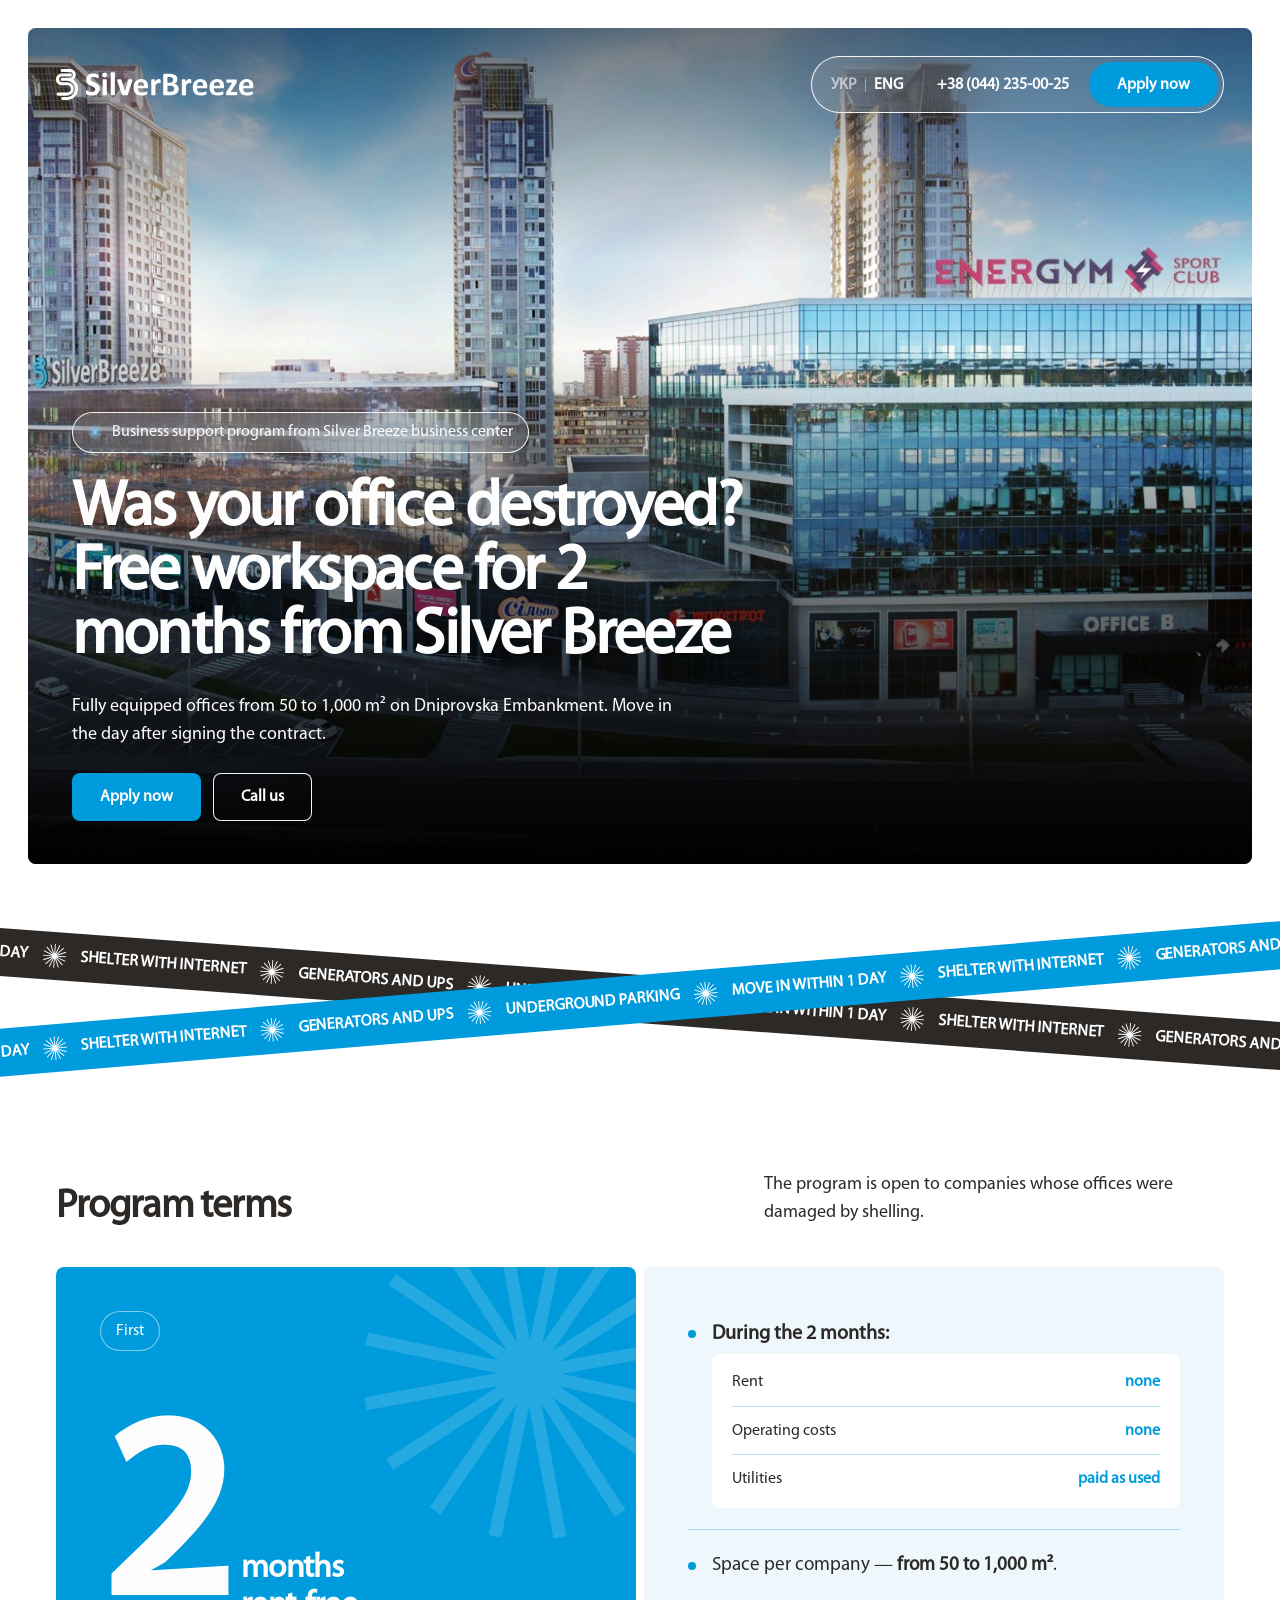
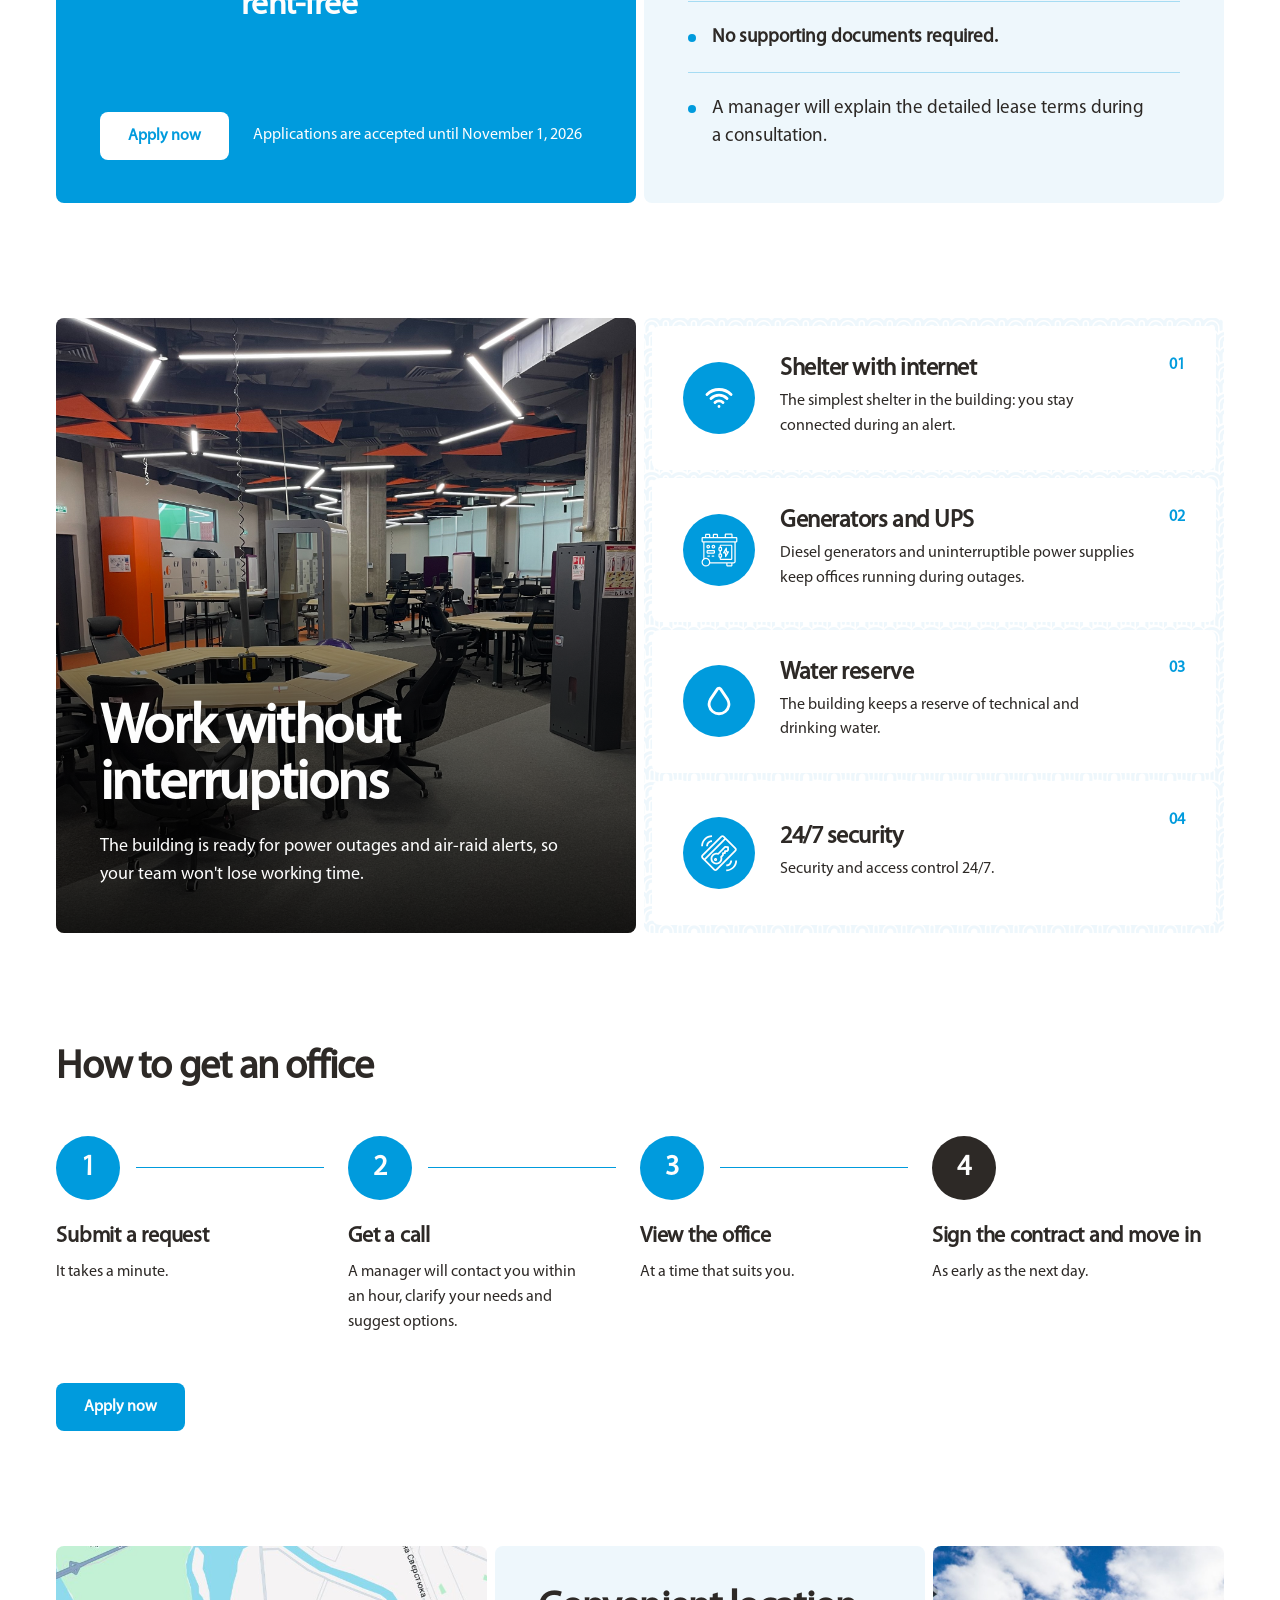
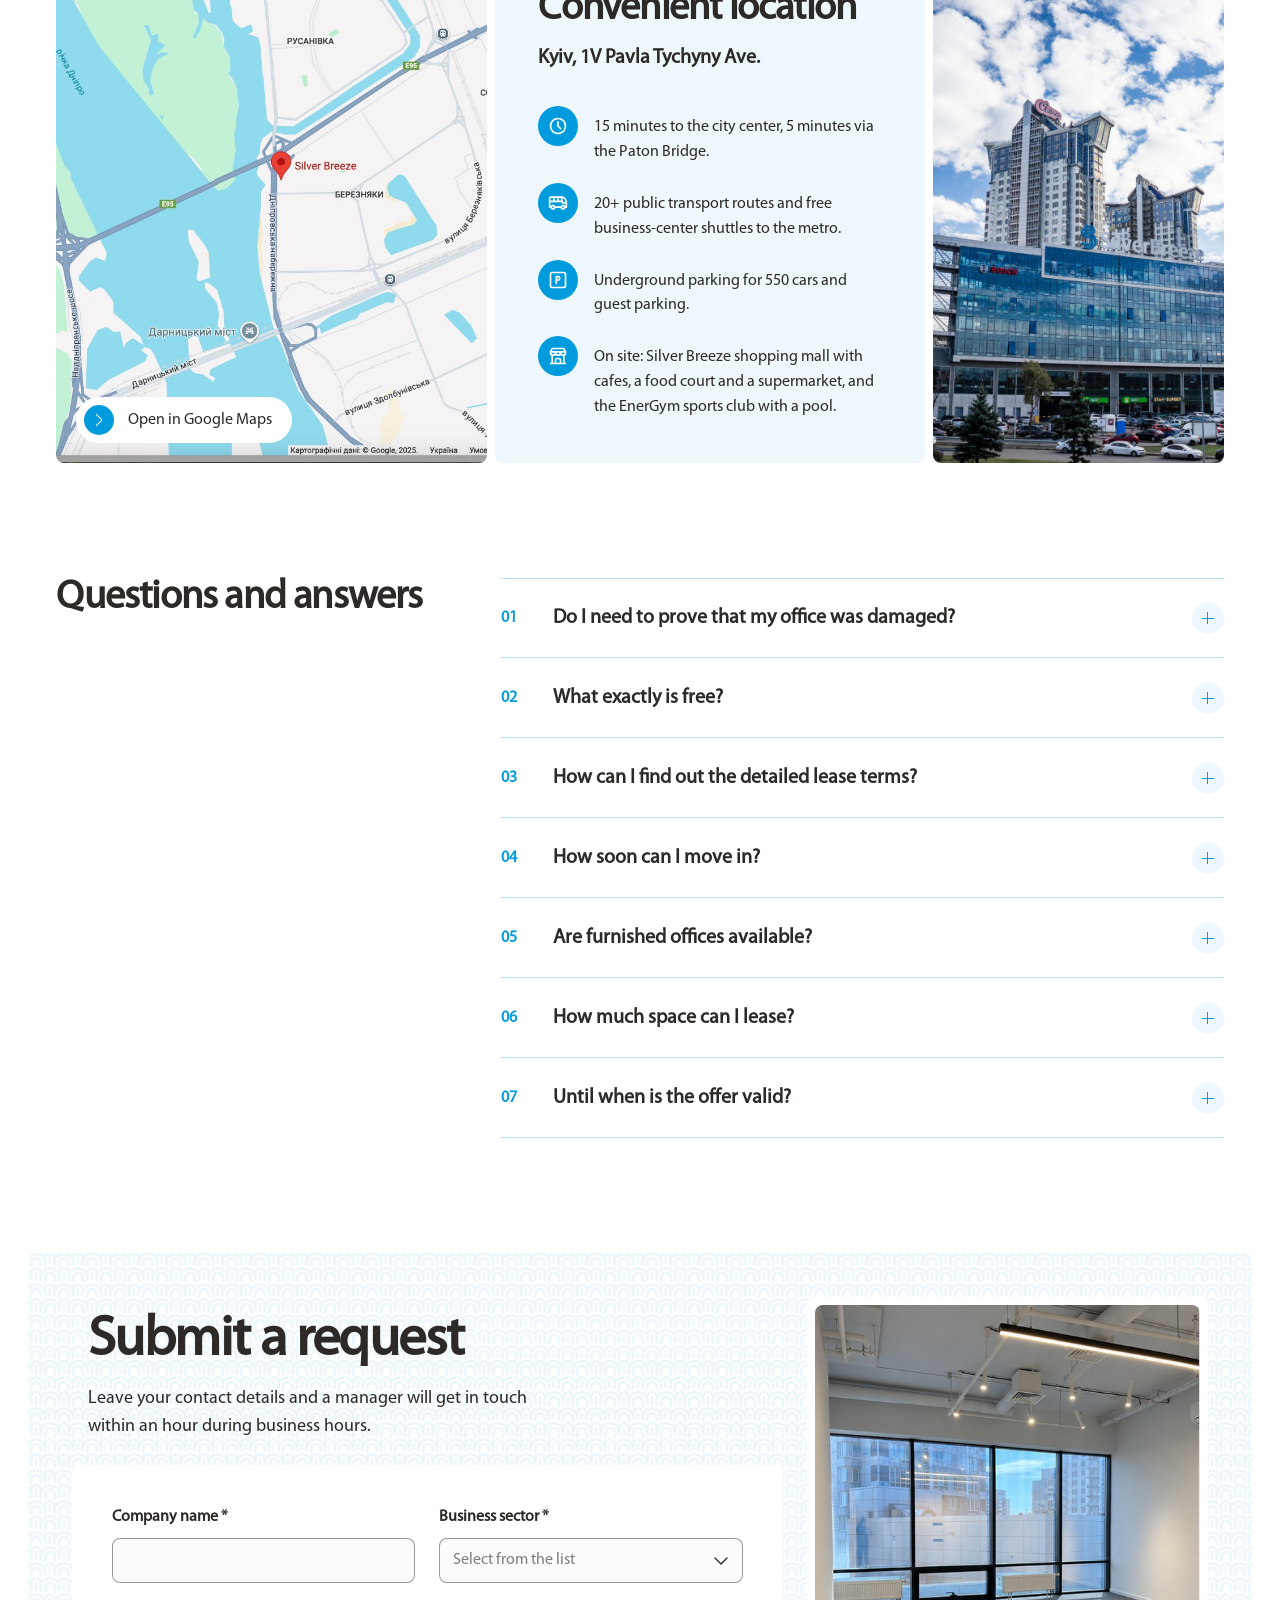
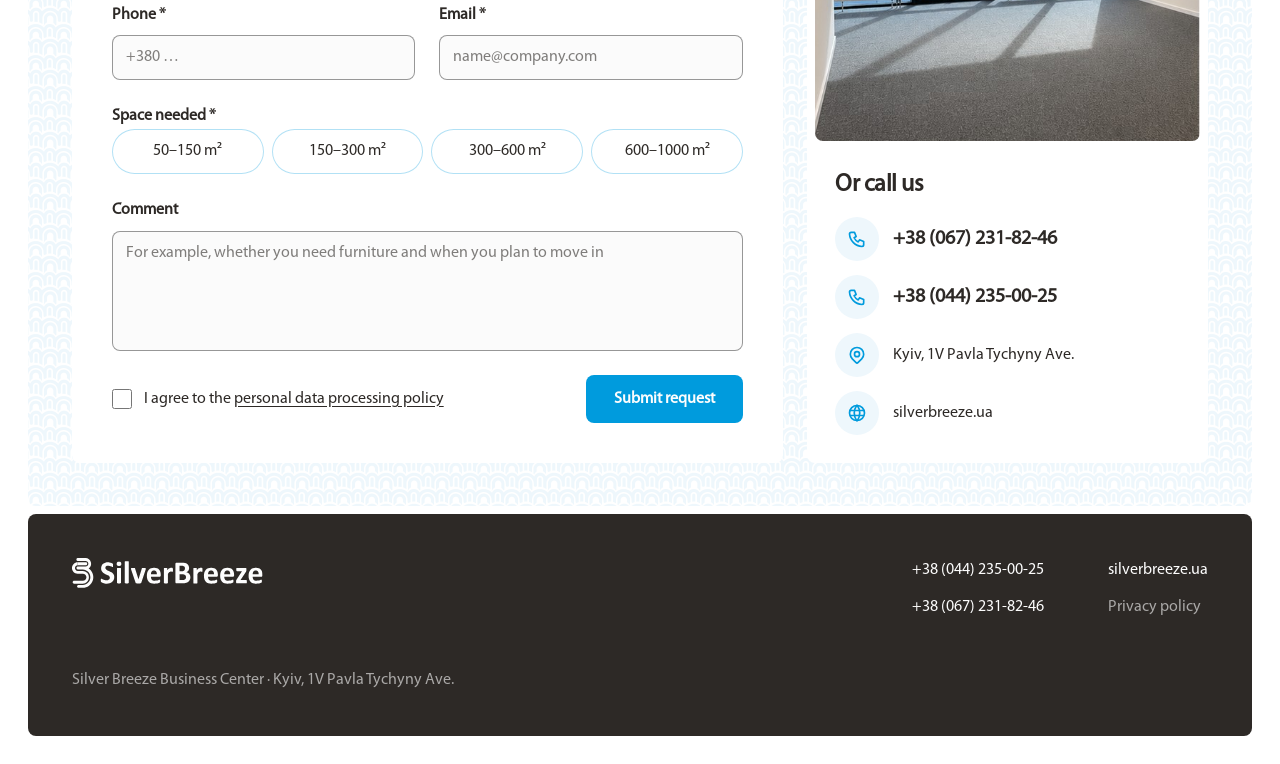
==== en/index.html @ bb021441 "first commit" ====
<!DOCTYPE html>
<html lang="en">
<head>
  <meta charset="utf-8">
  <meta name="viewport" content="width=device-width, initial-scale=1">
  <title>Silver Breeze — office leasing</title>
  <meta name="description" content="Office leasing at Silver Breeze, Kyiv.">
  <link rel="canonical" href="https://SITE_URL/en/">
  <link rel="alternate" hreflang="uk" href="https://SITE_URL/">
  <link rel="alternate" hreflang="en" href="https://SITE_URL/en/">
  <link rel="alternate" hreflang="x-default" href="https://SITE_URL/">
  <link rel="icon" href="../favicon.ico" sizes="32x32" />
    <link rel="icon" href="../assets/favicon/icon.svg" type="image/svg+xml" />
    <link rel="apple-touch-icon" href="../assets/favicon/apple-touch-icon.png" />

  <link rel="stylesheet" href="../styles/tokens/fonts.css">
  <link rel="stylesheet" href="../styles/tokens/colors.css">
  <link rel="stylesheet" href="../styles/tokens/typography.css">
  <link rel="stylesheet" href="../styles/tokens/spacing.css">
  <link rel="stylesheet" href="../styles/tokens/brand-assets.css">
  <link rel="stylesheet" href="../styles/base.css">
  <link rel="stylesheet" href="../styles/layout.css">
  <link rel="stylesheet" href="../styles/ticker.css">
  <link rel="stylesheet" href="../styles/conditions.css">
  <link rel="stylesheet" href="../styles/uptime.css">
  <link rel="stylesheet" href="../styles/steps.css">
  <link rel="stylesheet" href="../styles/location.css">
  <link rel="stylesheet" href="../styles/faq.css">
  <link rel="stylesheet" href="../styles/form.css">
  <link rel="stylesheet" href="../styles/footer.css">
  <link rel="stylesheet" href="../styles/animations.css">
</head>
<body>
  <div class="page">

    <!-- 01–02 Header + hero -->
    <section class="hero" id="top">
      <header class="hero__header">
        <span class="sb-logo sb-logo--white" role="img" aria-label="SilverBreeze"></span>
        <div class="nav-bar">
          <nav class="lang" aria-label="Language">
            <a href="../" hreflang="uk">Укр</a>
            <span class="lang__sep" aria-hidden="true"></span>
            <a href="./" hreflang="en" aria-current="true">Eng</a>
          </nav>
          <a class="nav-bar__phone" href="tel:+380442350025">+38 (044) 235-00-25</a>
          <a class="btn nav-bar__cta" href="#apply">Apply now</a>
        </div>
      </header>
      <div class="hero__body" data-reveal>
        <span class="chip"><span class="chip__icon" aria-hidden="true"></span>Business support program from Silver Breeze business center</span>
        <h1>Was your office destroyed? Free workspace for 2 months from Silver Breeze</h1>
        <p class="hero__lead">Fully equipped offices from 50 to 1,000 m² on Dniprovska Embankment. Move in the day after signing the contract.</p>
        <div class="hero__actions">
          <a class="btn" href="#apply">Apply now</a>
          <a class="btn btn--outline" href="tel:+380442350025">Call us</a>
        </div>
      </div>
    </section>

    <!-- Ticker -->
    <div class="ticker" role="img" aria-label="Move in within 1 day · Shelter with internet · Generators and UPS · Underground parking">
      <div class="ticker__band ticker__band--ink" aria-hidden="true">
        <div class="ticker__track">
          <ul class="ticker__group">
            <li>Move in within 1 day</li>
            <li>Shelter with internet</li>
            <li>Generators and UPS</li>
            <li>Underground parking</li>
          </ul>
        </div>
      </div>
      <div class="ticker__band ticker__band--blue ticker__band--reverse" aria-hidden="true">
        <div class="ticker__track">
          <ul class="ticker__group">
            <li>Move in within 1 day</li>
            <li>Shelter with internet</li>
            <li>Generators and UPS</li>
            <li>Underground parking</li>
          </ul>
        </div>
      </div>
    </div>


    <!-- 03 Program terms -->
    <section id="conditions" class="section" data-reveal>
      <div class="section__head">
        <h2 class="section__title">Program terms</h2>
        <p class="section__lead">The program is open to companies whose offices were damaged by shelling.</p>
      </div>
      <div class="conditions__grid">
        <div class="offer">
          <span class="offer__decor" aria-hidden="true"></span>
          <span class="tag">First</span>
          <div class="offer__value">
            <span class="offer__num">2</span>
            <span class="offer__unit">months<br>rent-free</span>
          </div>
          <div class="offer__cta">
            <a class="btn btn--light" href="#apply">Apply now</a>
            <span>Applications are accepted until November 1, 2026</span>
          </div>
        </div>
        <ul class="terms">
          <li>
            <div class="terms__body">
              <span class="terms__title">During the 2 months:</span>
              <dl class="terms__dl">
                <div><dt>Rent</dt><dd>none</dd></div>
                <div><dt>Operating costs</dt><dd>none</dd></div>
                <div><dt>Utilities</dt><dd>paid as used</dd></div>
              </dl>
            </div>
          </li>
          <li><span>Space per company — <strong>from 50 to 1,000 m²</strong>.</span></li>
          <li><span><strong>No supporting documents required.</strong></span></li>
          <li><span>A manager will explain the detailed lease terms during a consultation.</span></li>
        </ul>
      </div>
    </section>

    <!-- 05 Uninterrupted operation -->
    <section id="uptime" class="section" data-reveal>
      <div class="uptime__photo">
        <div class="uptime__text">
          <h2>Work without interruptions</h2>
          <p>The building is ready for power outages and air-raid alerts, so your team won't lose working time.</p>
        </div>
      </div>
      <ol class="uptime__list sb-pattern">
          <li class="feature">
            <span class="icon-disc" aria-hidden="true"><span class="icon-disc__glyph icon-disc__glyph--wifi"></span></span>
            <div class="feature__body">
              <h3>Shelter with internet</h3>
              <p>The simplest shelter in the building: you stay connected during an alert.</p>
            </div>
            <span class="feature__num">01</span>
          </li>
          <li class="feature">
            <span class="icon-disc" aria-hidden="true"><span class="sb-ficon sb-ficon--generator"></span></span>
            <div class="feature__body">
              <h3>Generators and UPS</h3>
              <p>Diesel generators and uninterruptible power supplies keep offices running during outages.</p>
            </div>
            <span class="feature__num">02</span>
          </li>
          <li class="feature">
            <span class="icon-disc" aria-hidden="true"><span class="icon-disc__glyph icon-disc__glyph--droplet"></span></span>
            <div class="feature__body">
              <h3>Water reserve</h3>
              <p>The building keeps a reserve of technical and drinking water.</p>
            </div>
            <span class="feature__num">03</span>
          </li>
          <li class="feature">
            <span class="icon-disc" aria-hidden="true"><span class="sb-ficon sb-ficon--keycard"></span></span>
            <div class="feature__body">
              <h3>24/7 security</h3>
              <p>Security and access control 24/7.</p>
            </div>
            <span class="feature__num">04</span>
          </li>
      </ol>
    </section>

    <!-- 06 How to get an office -->
    <section id="steps" class="section" data-reveal>
      <h2 class="section__title">How to get an office</h2>
      <ol class="steps__list">
        <li class="step">
          <div class="step__marker" aria-hidden="true"></div>
          <div class="step__body">
            <h3>Submit a request</h3>
            <p>It takes a minute.</p>
          </div>
        </li>
        <li class="step">
          <div class="step__marker" aria-hidden="true"></div>
          <div class="step__body">
            <h3>Get a call</h3>
            <p>A manager will contact you within an hour, clarify your needs and suggest options.</p>
          </div>
        </li>
        <li class="step">
          <div class="step__marker" aria-hidden="true"></div>
          <div class="step__body">
            <h3>View the office</h3>
            <p>At a time that suits you.</p>
          </div>
        </li>
        <li class="step">
          <div class="step__marker" aria-hidden="true"></div>
          <div class="step__body">
            <h3>Sign the contract and move in</h3>
            <p>As early as the next day.</p>
          </div>
        </li>
      </ol>
      <div><a class="btn" href="#apply">Apply now</a></div>
    </section>

    <!-- 07 Location -->
    <section id="location" class="section" data-reveal>
      <a class="location__map" href="https://www.google.com/maps/search/?api=1&amp;query=Silver+Breeze+%D0%9A%D0%B8%D1%97%D0%B2+%D0%BF%D1%80%D0%BE%D1%81%D0%BF.+%D0%9F%D0%B0%D0%B2%D0%BB%D0%B0+%D0%A2%D0%B8%D1%87%D0%B8%D0%BD%D0%B8+1%D0%92" target="_blank" rel="noopener" aria-label="Open in Google Maps">
        <span class="location__map-link">
          <span class="circle-arrow" aria-hidden="true"><span class="sb-uicon sb-uicon--arrow"></span></span>
          Open in Google Maps
        </span>
      </a>
      <div class="location__info">
        <div class="location__title">
          <h2 class="section__title">Convenient location</h2>
          <span class="location__address">Kyiv, 1V Pavla Tychyny Ave.</span>
        </div>
        <ul class="location__list">
          <li>
            <span class="icon-disc icon-disc--sm" aria-hidden="true"><span class="icon-disc__glyph icon-disc__glyph--clock"></span></span>
            <span>15 minutes to the city center, 5 minutes via the Paton Bridge.</span>
          </li>
          <li>
            <span class="icon-disc icon-disc--sm" aria-hidden="true"><span class="icon-disc__glyph icon-disc__glyph--bus"></span></span>
            <span>20+ public transport routes and free business-center shuttles to the metro.</span>
          </li>
          <li>
            <span class="icon-disc icon-disc--sm" aria-hidden="true"><span class="icon-disc__glyph icon-disc__glyph--parking"></span></span>
            <span>Underground parking for 550 cars and guest parking.</span>
          </li>
          <li>
            <span class="icon-disc icon-disc--sm" aria-hidden="true"><span class="icon-disc__glyph icon-disc__glyph--store"></span></span>
            <span>On site: Silver Breeze shopping mall with cafes, a food court and a supermarket, and the EnerGym sports club with a pool.</span>
          </li>
        </ul>
      </div>
      <div class="location__photo" aria-hidden="true"></div>
    </section>

    <!-- 08 FAQ -->
    <section id="faq" class="section" data-reveal>
      <h2 class="section__title">Questions and answers</h2>
      <div class="faq__list">
        <details class="faq__item">
          <summary><span class="faq__q">Do I need to prove that my office was damaged?</span><span class="faq__toggle" aria-hidden="true"></span></summary>
          <p class="faq__answer">No, no documents are required.</p>
        </details>
        <details class="faq__item">
          <summary><span class="faq__q">What exactly is free?</span><span class="faq__toggle" aria-hidden="true"></span></summary>
          <p class="faq__answer">For the first two months there is no rent or operating costs. Utilities are paid as used.</p>
        </details>
        <details class="faq__item">
          <summary><span class="faq__q">How can I find out the detailed lease terms?</span><span class="faq__toggle" aria-hidden="true"></span></summary>
          <p class="faq__answer">Submit a request and a manager will call you within an hour and explain everything about the cost and the contract terms.</p>
        </details>
        <details class="faq__item">
          <summary><span class="faq__q">How soon can I move in?</span><span class="faq__toggle" aria-hidden="true"></span></summary>
          <p class="faq__answer">The day after the contract is signed.</p>
        </details>
        <details class="faq__item">
          <summary><span class="faq__q">Are furnished offices available?</span><span class="faq__toggle" aria-hidden="true"></span></summary>
          <p class="faq__answer">Yes, furniture can be provided by agreement.</p>
        </details>
        <details class="faq__item">
          <summary><span class="faq__q">How much space can I lease?</span><span class="faq__toggle" aria-hidden="true"></span></summary>
          <p class="faq__answer">From 50 to 1,000 m² per company.</p>
        </details>
        <details class="faq__item">
          <summary><span class="faq__q">Until when is the offer valid?</span><span class="faq__toggle" aria-hidden="true"></span></summary>
          <p class="faq__answer">Applications are accepted until November 1, 2026, or until all 4,000 m² have been allocated.</p>
        </details>
      </div>
    </section>

    <!-- 09 Форма заявки -->
    <section id="apply" class="sb-pattern" data-reveal>
      <div class="apply__main">
        <div class="apply__intro">
          <h2>Submit a request</h2>
          <p>Leave your contact details and a manager will get in touch within an hour during business hours.</p>
        </div>
        <div class="apply__card">
          <form id="lead-form" novalidate
          data-msg-company="Enter your company name"
          data-msg-sphere="Select your business sector"
          data-msg-phone="Enter a phone number in the format +380XXXXXXXXX"
          data-msg-email="Check your email address"
          data-msg-area="Select the space you need"
          data-msg-consent="Consent to personal data processing is required"
          data-msg-sending="Sending…"
          data-msg-error="Could not send. Please try again or call us."
          data-msg-unconfigured="The form is temporarily unavailable. Please call us: +38 (044) 235-00-25."
          >
            <div class="form__grid">
          <div class="field" data-field="company">
            <label class="field__label" for="f-company">Company name *</label>
            <input class="input" id="f-company" name="company" type="text" autocomplete="organization" aria-describedby="e-company" />
            <span class="field__error" id="e-company"></span>
          </div>
              <div class="field" data-field="sphere">
                <label class="field__label" for="f-sphere">Business sector *</label>
                <span class="select">
                  <select class="input" id="f-sphere" name="sphere" required aria-describedby="e-sphere">
                    <option value="" disabled selected>Select from the list</option>
                <option value="IT і технології">IT and technology</option>
                <option value="Професійні послуги">Professional services</option>
                <option value="Торгівля">Retail</option>
                <option value="Виробництво">Manufacturing</option>
                <option value="Громадська чи міжнародна організація">Public or international organization</option>
                <option value="Інше">Other</option>
                  </select>
                </span>
                <span class="field__error" id="e-sphere"></span>
              </div>
          <div class="field" data-field="phone">
            <label class="field__label" for="f-phone">Phone *</label>
            <input class="input" id="f-phone" name="phone" type="tel" placeholder="+380 …" autocomplete="tel" aria-describedby="e-phone" />
            <span class="field__error" id="e-phone"></span>
          </div>
          <div class="field" data-field="email">
            <label class="field__label" for="f-email">Email *</label>
            <input class="input" id="f-email" name="email" type="email" placeholder="name@company.com" autocomplete="email" aria-describedby="e-email" />
            <span class="field__error" id="e-email"></span>
          </div>
            </div>
            <fieldset class="field" data-field="area" aria-describedby="e-area">
              <legend class="field__label">Space needed *</legend>
              <div class="pills">
              <label class="pill"><input type="radio" name="area" value="50–150 м²" /><span>50–150 m²</span></label>
              <label class="pill"><input type="radio" name="area" value="150–300 м²" /><span>150–300 m²</span></label>
              <label class="pill"><input type="radio" name="area" value="300–600 м²" /><span>300–600 m²</span></label>
              <label class="pill"><input type="radio" name="area" value="600–1000 м²" /><span>600–1000 m²</span></label>
              </div>
              <span class="field__error" id="e-area"></span>
            </fieldset>
            <div class="field">
              <label class="field__label" for="f-comment">Comment</label>
              <textarea class="input" id="f-comment" name="comment" placeholder="For example, whether you need furniture and when you plan to move in"></textarea>
            </div>
            <!-- honeypot: hidden from humans, bots fill it -->
            <input class="hp" name="website" type="text" tabindex="-1" autocomplete="off" aria-hidden="true" />
            <div class="form__footer">
              <div class="consent" data-field="consent">
                <label><input type="checkbox" name="consent" value="yes" aria-describedby="e-consent" /><span>I agree to the <a href="https://silverbreeze.ua/en/privacy-policy/" target="_blank" rel="noopener">personal data processing policy</a></span></label>
                <span class="field__error" id="e-consent"></span>
              </div>
              <button class="btn" type="submit">Submit request</button>
            </div>
            <p class="form__status" role="alert"></p>
          </form>
          <div class="form__done" id="lead-done" tabindex="-1" role="status" hidden>
            <span class="circle-arrow" aria-hidden="true"><span class="sb-uicon sb-uicon--arrow"></span></span>
            <strong>Thank you! Your request has been received.</strong>
            <span>A manager will call you within an hour.</span>
          </div>
        </div>
      </div>
      <aside class="apply__side">
        <div class="apply__photo" aria-hidden="true"></div>
        <div class="apply__contacts">
          <h3>Or call us</h3>
          <ul class="contact-list">
            <li><span class="icon-disc icon-disc--md icon-disc--soft" aria-hidden="true"><span class="icon-disc__glyph icon-disc__glyph--phone"></span></span><a class="contact-list__phone" href="tel:+380672318246">+38 (067) 231-82-46</a></li>
            <li><span class="icon-disc icon-disc--md icon-disc--soft" aria-hidden="true"><span class="icon-disc__glyph icon-disc__glyph--phone"></span></span><a class="contact-list__phone" href="tel:+380442350025">+38 (044) 235-00-25</a></li>
            <li><span class="icon-disc icon-disc--md icon-disc--soft" aria-hidden="true"><span class="icon-disc__glyph icon-disc__glyph--pin"></span></span><span>Kyiv, 1V Pavla Tychyny Ave.</span></li>
            <li><span class="icon-disc icon-disc--md icon-disc--soft" aria-hidden="true"><span class="icon-disc__glyph icon-disc__glyph--world"></span></span><a href="https://silverbreeze.ua" target="_blank" rel="noopener">silverbreeze.ua</a></li>
          </ul>
        </div>
      </aside>
    </section>

    <!-- 10 Footer -->
    <footer class="footer">
        <div class="footer__top">
          <span class="sb-logo sb-logo--white" role="img" aria-label="SilverBreeze"></span>
          <div class="footer__cols">
            <div class="footer__col">
              <a href="tel:+380442350025">+38 (044) 235-00-25</a>
              <a href="tel:+380672318246">+38 (067) 231-82-46</a>
            </div>
            <div class="footer__col">
              <a href="https://silverbreeze.ua" target="_blank" rel="noopener">silverbreeze.ua</a>
              <a class="footer__muted" href="https://silverbreeze.ua/en/privacy-policy/" target="_blank" rel="noopener">Privacy policy</a>
            </div>
          </div>
        </div>
        <span class="footer__address">Silver Breeze Business Center · Kyiv, 1V Pavla Tychyny Ave.</span>
      </footer>

  </div>

  <div class="sticky-bar">
    <a class="btn" href="#apply">Apply now</a>
    <a class="sticky-bar__call" href="tel:+380442350025">Call us</a>
  </div>

  <script src="../js/config.js"></script>
  <script src="../js/animations.js" defer></script>
  <script src="../js/form.js" defer></script>
</body>
</html>
---- styles/tokens/fonts.css ----
/* Myriad Pro — self-hosted Regular (fonts/). Only the 400 face is declared, so 600/700 requests
   match it and the browser synthesizes bold from real Myriad glyphs. Add Semibold/Bold faces when files arrive. */
@font-face {
  font-family: "Myriad Pro";
  src:
    url("../../assets/fonts/MyriadProRegular.woff") format("woff"),
    url("../../assets/fonts/MyriadProRegular.otf") format("opentype"),
    url("../../assets/fonts/MyriadProRegular.ttf") format("truetype");
  font-weight: 400;
  font-style: normal;
  font-display: swap;
}
---- styles/tokens/colors.css ----
:root{
/* Brand — Pantone 2925 C + Pantone Black C (chips present in the Figma file) */
--sb-blue:#009BDD;
--sb-blue-logo:#4FA3DA;
--sb-blue-metro:#40A2DA;
--sb-blue-sky:#7CD0FF;
--sb-blue-pale:#B7E5FF;
--sb-blue-mist:#EEF7FC;
--sb-ink:#2D2926;
--sb-black:#000000;
--sb-white:#FFFFFF;
--sb-paper:#FDFDFD;
/* Neutrals */
--sb-gray-25:#FBFBFB;
--sb-gray-50:#F7F7F7;
--sb-gray-100:#F2F2F2;
--sb-gray-150:#ECECEC;
--sb-gray-200:#EBEAEA;
--sb-gray-250:#E7E6E6;
--sb-gray-300:#D9D9D9;
--sb-gray-500:#A4A4A4;
--sb-gray-700:#4F4F4F;
--sb-glass-line:#F2F4F4;
/* Floor-plan / map palette */
--sb-plan-green:#B9FF8B;
--sb-plan-green-line:#C3E27C;
--sb-plan-lime:#F0FFAB;
--sb-plan-leaf:#A2D17E;
--sb-plan-yellow:#FFE88C;
--sb-plan-orange:#FF8522;
--sb-plan-amber:#DE7700;
--sb-plan-pink:#FFB7E5;
--sb-plan-cyan:#8BF5FF;
--sb-plan-rose:#E27C7C;
--sb-plan-cobalt:#3476E9;
--sb-marker-red:#E62B2D;

/* Semantic aliases */
--text-primary:var(--sb-ink);
--text-strong:var(--sb-black);
--text-muted:rgba(45,41,38,.7);
--text-placeholder:rgba(45,41,38,.6);
--text-on-brand:var(--sb-paper);
--text-on-brand-muted:rgba(253,253,253,.6);
--text-link:var(--sb-blue);
--surface-page:var(--sb-white);
--surface-card:var(--sb-gray-50);
--surface-card-brand:var(--sb-blue-pale);
--surface-input:var(--sb-gray-25);
--surface-placeholder:var(--sb-gray-300);
--surface-brand:var(--sb-blue);
--surface-dark:var(--sb-ink);
--surface-glass:rgba(253,253,253,.1);
--overlay-photo:rgba(0,0,0,.4);
--border-input:rgba(0,0,0,.4);
--border-tabs:rgba(0,155,221,.3);
--border-brand:var(--sb-blue);
--border-strong:var(--sb-black);
--border-glass:var(--sb-glass-line);
--scroll-track:var(--sb-gray-250);
--scroll-thumb:var(--sb-gray-500);
--gradient-protect:linear-gradient(180deg,rgba(0,0,0,0) 0%,#000 100%);/* @kind color */
}
---- styles/tokens/typography.css ----
:root {
  --font-sans:
    "Myriad Pro", -apple-system, BlinkMacSystemFont, "Segoe UI", Roboto,
    "Helvetica Neue", Arial, sans-serif;
  --font-ui-small: "Inter", -apple-system, sans-serif;
  --fw-regular: 400; /* @kind font */
  --fw-semibold: 600; /* @kind font */
  --fw-bold: 700; /* @kind font */

  /* Scale (px) — copied from the Figma file */
  --fs-stat: 64px;
  --fs-display: 48px;
  --fs-h2: 40px;
  --fs-h3: 24px;
  --fs-lead: 20px;
  --fs-load: 18px;
  --fs-body: 16px;
  --fs-badge: 14.205px;
  --fs-map: 12px;
  --fs-marker: 9.993px;
  --lh-tight: 1; /* @kind font */
  --lh-stat: 1.2; /* @kind font */
  --lh-legend: 1.35; /* @kind font */
  --lh-body: 1.55; /* @kind font */

  --ls-tight: -0.02em; /* @kind font */
  --ls-chip: 0.04em; /* @kind font */

  /* Composite roles */
  --type-display: 600 48px/1 var(--font-sans);
  --type-h2: 600 40px/1 var(--font-sans);
  --type-h3: 600 24px/1 var(--font-sans);
  --type-lead: 600 20px/1.55 var(--font-sans);
  --type-feature: 600 20px/1 var(--font-sans);
  --type-body: 400 16px/1.55 var(--font-sans);
  --type-body-strong: 600 16px/1.55 var(--font-sans);
  --type-nav: 600 16px/1 var(--font-sans);
  --type-phone: 700 16px/1 var(--font-sans);
  --type-caption: 400 16px/1 var(--font-sans);
}
---- styles/tokens/spacing.css ----
:root {
  /* Spacing — values used in the file's auto-layouts */
  --sp-4: 4px;
  --sp-6: 6px;
  --sp-8: 8px;
  --sp-10: 10px;
  --sp-12: 12px;
  --sp-13: 13px;
  --sp-14: 14px;
  --sp-16: 16px;
  --sp-18: 18px;
  --sp-20: 20px;
  --sp-24: 24px;
  --sp-30: 30px;
  --sp-32: 32px;
  --sp-34: 34px;
  --sp-64: 64px;
  --sp-120: 120px;
  /* Layout */
  --page-width: 1440px;
  --content-width: 1312px;
  --page-gutter: 64px;
  --page-gutter-tablet: 32px;
  --page-gutter-mobile: 16px;
  --col-4: 310px;
  --col-3: 421px;
  --col-2: 644px;
  --col-news: 533px;
  --header-height: 32px;
  --hero-height: 500px;
  /* Radii */
  --radius-sm: 8px;
  --radius-md: 16px;
  --radius-pill: 40px;
  --radius-chip: 80px;
  --radius-round: 100px;
  /* Borders (Figma strokes are inside → inset shadows) */
  --ring-input: inset 0 0 0 1px var(--border-input);
  --ring-tabs: inset 0 0 0 1px var(--border-tabs);
  --ring-brand: inset 0 0 0 1px var(--border-brand);
  --ring-strong: inset 0 0 0 1px var(--border-strong);
  --ring-glass: inset 0 0 0 1px var(--border-glass);
  /* Effects */
  --blur-glass: blur(30px); /* @kind other */
  --shadow-none: none; /* @kind shadow */
  --ease-standard: cubic-bezier(0.2, 0, 0, 1); /* @kind other */
  --dur-fast: 150ms; /* @kind other */
  --dur-base: 250ms; /* @kind other */
}
---- styles/tokens/brand-assets.css ----
/* Brand asset utility classes — url()s resolve relative to this file. */
.sb-logo {
  display: block;
  background-position: left center;
  background-size: contain;
  background-repeat: no-repeat;
}
.sb-logo--white {
  background-image: url(../../assets/logo/logo-white.svg);
}
.sb-pattern {
  background: url(../../assets/images/pattern-arches.png) top left/28px 31px
    repeat;
}
.sb-ficon {
  display: block;
  background-size: contain;
  background-repeat: no-repeat;
  background-position: center;
}
.sb-ficon--generator {
  background-image: url(../../assets/icons/generator.svg);
}
.sb-ficon--keycard {
  background-image: url(../../assets/icons/keycard.svg);
}
.sb-uicon {
  display: inline-block;
  flex-shrink: 0;
  background-size: contain;
  background-repeat: no-repeat;
  background-position: center;
}
.sb-uicon--arrow {
  background-image: url(../../assets/icons/arrow-right-small.svg);
}
---- styles/base.css ----
/* Landing-specific tokens. The design-system tokens in tokens/ are left untouched;
   anything the landing needs on top of them lives here. */
:root {
  /* colours on dark / brand-blue backgrounds */
  --surface-glass-light: rgba(253, 253, 253, 0.85);
  --divider-on-brand: rgba(253, 253, 253, 0.4);
  --border-on-brand: rgba(253, 253, 253, 0.5);
  /* 1px inset outlines and rules (same idea as --ring-* in spacing.css) */
  --ring-on-brand: inset 0 0 0 1px var(--border-on-brand);
  --ring-error: inset 0 0 0 1px var(--sb-marker-red);
  --rule-top: inset 0 1px 0 var(--border-tabs);
  --rule-bottom: inset 0 -1px 0 var(--border-tabs);
  /* photo overlays that keep text readable */
  --scrim-hero: linear-gradient(180deg, rgba(0, 0, 0, 0.45) 0%, rgba(0, 0, 0, 0) 28%, rgba(0, 0, 0, 0) 38%, rgba(0, 0, 0, 0.55) 68%, #000 100%);
  --scrim-card: linear-gradient(180deg, rgba(0, 0, 0, 0) 30%, rgba(0, 0, 0, 0.55) 62%, rgba(0, 0, 0, 0.88) 100%);
  /* type and sizing */
  --ls-display: -0.025em; /* large headlines; --ls-tight (-0.02em) is for smaller ones */
  --control-h: 45px; /* inputs, pills and the compact buttons */
}

html,
body {
  margin: 0;
  background: var(--sb-white);
  color: var(--text-primary);
  font-family: var(--font-sans);
  -webkit-font-smoothing: antialiased;
  overflow-x: clip;
}
*,
*::before,
*::after {
  box-sizing: border-box;
}
html {
  scroll-behavior: smooth;
}
a {
  color: var(--sb-blue);
  text-decoration: none;
}
a:hover {
  color: var(--sb-ink);
}
img {
  max-width: 100%;
  display: block;
}

.btn {
  display: inline-flex;
  align-items: center;
  justify-content: center;
  height: 48px;
  padding: 0 28px;
  border: 0;
  border-radius: var(--radius-sm);
  cursor: pointer;
  background: var(--sb-blue);
  color: var(--text-on-brand);
  font: var(--type-nav, 600 16px/1 var(--font-sans));
}
.btn:hover {
  background: var(--sb-ink);
  color: var(--text-on-brand);
}

/* White button for use on brand-blue backgrounds */
.btn--light {
  background: var(--sb-white);
  color: var(--sb-blue);
  transition: background var(--dur-fast);
}
.btn--light:hover {
  background: var(--sb-blue-mist);
  color: var(--sb-blue);
}

/* Secondary: transparent with a glass ring, for use on dark/photo backgrounds */
.btn--outline {
  background: transparent;
  box-shadow: var(--ring-glass);
  color: var(--text-on-brand);
}
.btn--outline:hover {
  background: var(--surface-glass);
  color: var(--text-on-brand);
}

.hp {
  position: absolute;
  left: -9999px;
  width: 1px;
  height: 1px;
  opacity: 0;
}

/* Blue disc with a white pictogram. Default 72px; --md 44px, --sm 40px.
   --soft is a pale disc with a blue pictogram (uses the --glyph-blue variant of the icon).
   .sb-ficon (feature pictograms) have built-in padding, so they are sized larger than UI glyphs. */
.icon-disc {
  width: 72px;
  height: 72px;
  flex-shrink: 0;
  display: flex;
  align-items: center;
  justify-content: center;
  border-radius: var(--radius-round);
  background: var(--sb-blue);
}
.icon-disc .sb-ficon {
  width: 58px;
  height: 58px;
}
.icon-disc__glyph {
  width: 34px;
  height: 34px;
  background: center / contain no-repeat;
  background-image: var(--glyph);
}
.icon-disc--md {
  width: 44px;
  height: 44px;
}
.icon-disc--sm {
  width: 40px;
  height: 40px;
}
.icon-disc--md .icon-disc__glyph,
.icon-disc--sm .icon-disc__glyph {
  width: 20px;
  height: 20px;
}
.icon-disc--soft {
  background: var(--sb-blue-mist);
}
.icon-disc--soft .icon-disc__glyph {
  background-image: var(--glyph-blue);
}
.icon-disc__glyph--wifi { --glyph: url(../assets/icons/wifi.svg); }
.icon-disc__glyph--droplet { --glyph: url(../assets/icons/droplet.svg); }
.icon-disc__glyph--clock { --glyph: url(../assets/icons/clock.svg); }
.icon-disc__glyph--bus { --glyph: url(../assets/icons/bus.svg); }
.icon-disc__glyph--parking { --glyph: url(../assets/icons/parking.svg); }
.icon-disc__glyph--store { --glyph: url(../assets/icons/building-store.svg); }
.icon-disc__glyph--phone { --glyph: url(../assets/icons/phone.svg); --glyph-blue: url(../assets/icons/phone-blue.svg); }
.icon-disc__glyph--pin { --glyph: url(../assets/icons/map-pin.svg); --glyph-blue: url(../assets/icons/map-pin-blue.svg); }
.icon-disc__glyph--world { --glyph: url(../assets/icons/world.svg); --glyph-blue: url(../assets/icons/world-blue.svg); }
---- styles/layout.css ----
.page {
  max-width: var(--page-width);
  margin: 0 auto;
  padding: 0 clamp(12px, 2.2vw, 32px);
}

.hero {
  position: relative;
  margin-top: clamp(12px, 2.2vw, 32px);
  border-radius: var(--radius-sm);
  overflow: hidden;
  min-height: max(620px, calc(100vh - 64px));
  display: flex;
  flex-direction: column;
  justify-content: space-between;
  gap: 48px;
  background: var(--sb-ink) url(../assets/images/building-exterior.jpg) center
    55% / cover no-repeat;
  color: var(--sb-paper);
}
.hero::before {
  content: "";
  position: absolute;
  inset: 0;
  background: var(--scrim-hero);
}
.hero > * {
  position: relative;
}
.hero__header {
  display: flex;
  align-items: center;
  justify-content: space-between;
  gap: 16px;
  padding: clamp(16px, 2.2vw, 32px);
}
.hero__header .sb-logo {
  width: 199px;
  height: 31px;
}
.hero__body {
  padding: 0 clamp(16px, 3.4vw, 48px) clamp(24px, 3.4vw, 48px);
  max-width: 880px;
  display: flex;
  flex-direction: column;
  gap: 24px;
  align-items: flex-start;
}
.hero h1 {
  margin: 0;
  font: 600 clamp(34px, 5vw, 68px) / 1 var(--font-sans);
  letter-spacing: var(--ls-display);
  text-wrap: balance;
}
.hero__lead {
  margin: 0;
  max-width: 600px;
  font: 400 var(--fs-load) / var(--lh-body) var(--font-sans);
  text-wrap: pretty;
}

.chip {
  display: inline-flex;
  align-items: center;
  gap: 10px;
  padding: 8px 16px;
  border-radius: var(--radius-pill);
  background: var(--surface-glass);
  backdrop-filter: var(--blur-glass);
  -webkit-backdrop-filter: var(--blur-glass);
  box-shadow: var(--ring-glass);
  font: var(--type-body);
}
.chip__icon {
  width: 14px;
  height: 14px;
  flex-shrink: 0;
  background: url(../assets/icons/sparkle-sky.svg) center / contain no-repeat;
}

.hero__actions {
  display: flex;
  flex-wrap: wrap;
  gap: 12px;
}

/* Tablets and phones (below lg, 1024px): the hero is tall and narrow, so the wide photo is scaled to its
   height and only a thin slice shows, mostly sky and tower tops. Zoom in a little and anchor to the
   bottom so the glass building is what you see. */
@media (max-width: 1023px) {
  .hero {
    background-size: auto 125%;
    background-position: 60% 100%;
  }
}

/* Wide screens: the hero photo bleeds to the viewport edges; its content keeps the
   same position it has inside the 1440px card (1440 - 2 * 32px page padding = 1376). */
@media (min-width: 1600px) {
  .hero {
    --bleed: calc((100vw - 1376px) / 2);
    width: 100vw;
    margin-left: calc(50% - 50vw);
    margin-top: 0;
    border-radius: 0;
    min-height: max(620px, 100vh);
  }
  .hero__header {
    padding-inline: calc(var(--bleed) + 32px);
  }
  .hero__body {
    padding-left: calc(var(--bleed) + 48px);
    max-width: calc(880px + var(--bleed)); /* keeps the text column at its usual width */
  }
}

.nav-bar {
  display: flex;
  align-items: center;
  gap: 8px;
  padding: 6px;
  border-radius: var(--radius-pill);
  background: var(--surface-glass);
  backdrop-filter: var(--blur-glass);
  -webkit-backdrop-filter: var(--blur-glass);
  box-shadow: var(--ring-glass);
}
.lang {
  display: flex;
  align-items: center;
  height: 36px;
  padding: 0 6px;
}
.lang a {
  display: flex;
  align-items: center;
  height: 36px;
  padding: 0 8px;
  color: var(--text-on-brand-muted);
  font: var(--type-nav);
  text-transform: uppercase;
}
.lang a:hover,
.lang a[aria-current="true"] {
  color: var(--text-on-brand);
}
.lang__sep {
  width: 1px;
  height: 14px;
  background: var(--divider-on-brand);
}
.nav-bar__phone {
  padding: 0 12px;
  color: var(--text-on-brand);
  font: var(--type-phone);
  white-space: nowrap;
}
.nav-bar__phone:hover {
  color: var(--sb-blue-pale);
}
.nav-bar__cta {
  height: var(--control-h);
  border-radius: var(--radius-pill);
}
@media (max-width: 720px) {
  .nav-bar__phone,
  .nav-bar__cta {
    display: none;
  }
}

.section {
  padding-top: clamp(72px, 9vw, 120px);
}
/* content sections sit slightly inset from the hero card, as in v6 */
.section:not(.apply) {
  padding-inline: clamp(4px, 2.2vw, 32px);
}
.section__head {
  display: flex;
  flex-wrap: wrap;
  justify-content: space-between;
  align-items: flex-end;
  gap: 24px;
}
.section__title {
  margin: 0;
  font: 600 clamp(32px, 3.4vw, var(--fs-h2)) / 1 var(--font-sans);
  letter-spacing: var(--ls-tight);
}
.section__lead {
  margin: 0;
  max-width: 460px;
  font: 400 var(--fs-load) / var(--lh-body) var(--font-sans);
  text-wrap: pretty;
}
---- styles/ticker.css ----
/* Two crossing bands with endlessly scrolling text.
   js/animations.js clones .ticker__group to fill the band and sets --copies / --duration;
   without JS the bands just show one static group. */
.ticker {
  position: relative;
  height: clamp(180px, 17vw, 250px);
  width: 100vw;
  margin-left: calc(50% - 50vw);
  margin-top: clamp(16px, 2vw, 32px);
  overflow: hidden;
  pointer-events: none;
}
.ticker__band {
  position: absolute;
  left: -10%;
  width: 120%;
  top: 50%;
  height: 48px;
  margin-top: -24px;
  display: flex;
  align-items: center;
  overflow: hidden;
  color: var(--text-on-brand);
}
.ticker__band--ink {
  background: var(--sb-ink);
  transform: rotate(4.2deg);
}
.ticker__band--blue {
  background: var(--sb-blue);
  transform: rotate(-4.8deg);
}

.ticker__track {
  display: flex;
  width: max-content;
  --copies: 2;
  --duration: 30s;
  animation: ticker-scroll var(--duration) linear infinite;
}
.ticker__band--reverse .ticker__track {
  animation-direction: reverse;
}
.ticker__group {
  display: flex;
  flex-shrink: 0;
  margin: 0;
  padding: 0;
  list-style: none;
}
.ticker__group li {
  display: flex;
  align-items: center;
  gap: 14px;
  padding-right: 14px;
  white-space: nowrap;
  font: var(--type-nav);
  text-transform: uppercase;
}
.ticker__group li::after {
  content: "";
  width: 24px;
  height: 24px;
  flex-shrink: 0;
  background: url(../assets/icons/sparkle.svg) center / contain no-repeat;
}

/* The track holds N identical groups; shifting by one group width loops seamlessly. */
@keyframes ticker-scroll {
  to {
    transform: translateX(calc(-100% / var(--copies)));
  }
}

@media (prefers-reduced-motion: reduce) {
  .ticker__track {
    animation: none;
  }
}
---- styles/conditions.css ----
#conditions {
  padding-top: clamp(40px, 5vw, 72px);
  display: flex;
  flex-direction: column;
  gap: 40px;
}
.conditions__grid {
  display: grid;
  grid-template-columns: repeat(auto-fit, minmax(min(100%, 440px), 1fr));
  gap: 8px;
}

/* Left: blue offer card */
.offer {
  position: relative;
  overflow: hidden;
  display: flex;
  flex-direction: column;
  justify-content: space-between;
  gap: 40px;
  min-height: clamp(420px, 36vw, 520px);
  padding: clamp(28px, 3.4vw, 48px);
  border-radius: var(--radius-sm);
  background: var(--sb-blue);
  color: var(--text-on-brand);
}
.offer > * {
  position: relative;
}
.offer__decor {
  position: absolute;
  right: -60px;
  top: -60px;
  width: clamp(260px, 26vw, 380px);
  height: clamp(260px, 26vw, 380px);
  background: url(../assets/icons/sparkle.svg) center / contain no-repeat;
  opacity: 0.14;
  transform: rotate(12deg);
}
.tag {
  align-self: flex-start;
  padding: 8px 16px;
  border-radius: var(--radius-pill);
  box-shadow: var(--ring-on-brand);
  font: var(--type-body);
}
.offer__value {
  display: flex;
  align-items: flex-end;
  flex-wrap: wrap;
  gap: clamp(16px, 2vw, 28px);
}
.offer__num {
  font: 600 clamp(180px, 20vw, 300px) / 0.74 var(--font-sans);
  letter-spacing: -0.06em;
}
.offer__unit {
  padding-bottom: 2px;
  font: 600 clamp(26px, 2.6vw, 36px) / 1.1 var(--font-sans);
  letter-spacing: var(--ls-tight);
}
.offer__cta {
  display: flex;
  flex-wrap: wrap;
  align-items: center;
  gap: 16px 24px;
  font: var(--type-body);
}
.offer__cta .btn {
  flex-shrink: 0;
  white-space: nowrap;
}

/* Right: terms list */
.terms {
  margin: 0;
  padding: clamp(12px, 2.4vw, 32px) clamp(24px, 3.4vw, 48px);
  list-style: none;
  border-radius: var(--radius-sm);
  background: var(--sb-blue-mist);
}
.terms > li {
  display: flex;
  align-items: flex-start;
  gap: 16px;
  padding: 22px 0;
  font: 400 19px / 1.45 var(--font-sans);
  text-wrap: pretty;
}
.terms > li:not(:last-child) {
  box-shadow: var(--rule-bottom);
}
.terms > li::before {
  content: "";
  width: 8px;
  height: 8px;
  margin-top: 10px;
  flex-shrink: 0;
  border-radius: var(--radius-round);
  background: var(--sb-blue);
}
.terms__body {
  flex: 1;
  min-width: 0;
  display: flex;
  flex-direction: column;
  gap: 6px;
}
.terms__title {
  font: 600 var(--fs-lead) / 1.4 var(--font-sans);
}
.terms strong {
  font-weight: 600;
}
.terms__dl {
  margin: 0;
  padding: 4px 20px;
  border-radius: var(--radius-sm);
  background: var(--sb-white);
  font: var(--type-body);
}
.terms__dl > div {
  display: flex;
  flex-wrap: wrap;
  justify-content: space-between;
  gap: 4px 16px;
  padding: 12px 0;
}
.terms__dl > div:not(:last-child) {
  box-shadow: var(--rule-bottom);
}
.terms__dl dd {
  margin: 0;
  font: var(--type-body-strong);
  color: var(--sb-blue);
}
---- styles/uptime.css ----
#uptime {
  display: grid;
  grid-template-columns: repeat(auto-fit, minmax(min(100%, 460px), 1fr));
  gap: 8px;
}

/* Left: photo card with headline */
.uptime__photo {
  position: relative;
  overflow: hidden;
  display: flex;
  flex-direction: column;
  justify-content: flex-end;
  min-height: clamp(480px, 48vw, 720px);
  border-radius: var(--radius-sm);
  background: var(--sb-ink) url(../assets/images/office-hitech.jpg) center 40% / cover no-repeat;
  color: var(--text-on-brand);
}
.uptime__photo::before {
  content: "";
  position: absolute;
  inset: 0;
  background: var(--scrim-card);
}
.uptime__text {
  position: relative;
  display: flex;
  flex-direction: column;
  gap: 20px;
  padding: clamp(24px, 3.4vw, 48px);
}
.uptime__text h2 {
  margin: 0;
  max-width: 520px;
  font: 600 clamp(36px, 4.4vw, 56px) / 1 var(--font-sans);
  letter-spacing: var(--ls-display);
}
.uptime__text p {
  margin: 0;
  max-width: 460px;
  font: 400 var(--fs-load) / var(--lh-body) var(--font-sans);
  text-wrap: pretty;
}

/* Right: numbered feature cards on the arches pattern */
.uptime__list {
  display: flex;
  flex-direction: column;
  gap: 8px;
  margin: 0;
  padding: 8px;
  list-style: none;
  border-radius: var(--radius-sm);
}
.feature {
  flex: 1;
  display: flex;
  align-items: center;
  gap: clamp(16px, 2vw, 28px);
  padding: clamp(20px, 2.4vw, 32px);
  border-radius: var(--radius-sm);
  background: var(--sb-white);
}
.feature__body {
  flex: 1;
  min-width: 0;
  display: flex;
  flex-direction: column;
  gap: 8px;
}
.feature h3 {
  margin: 0;
  font: var(--type-h3);
  letter-spacing: var(--ls-tight);
}
.feature p {
  margin: 0;
  font: var(--type-body);
  text-wrap: pretty;
}
.feature__num {
  align-self: flex-start;
  font: var(--type-nav);
  color: var(--sb-blue);
}
---- styles/steps.css ----
#steps {
  display: flex;
  flex-direction: column;
  gap: 48px;
}
.steps__list {
  display: grid;
  grid-template-columns: repeat(auto-fit, minmax(min(100%, 240px), 1fr));
  gap: 40px 0;
  margin: 0;
  padding: 0;
  list-style: none;
  counter-reset: step;
}
.step {
  display: flex;
  flex-direction: column;
  gap: 24px;
  padding-right: 24px;
  counter-increment: step;
}
.step:last-child {
  padding-right: 0;
}
/* numbered disc followed by a connector line to the next step */
.step__marker {
  display: flex;
  align-items: center;
  gap: 16px;
}
.step__marker::before {
  content: counter(step);
  width: 64px;
  height: 64px;
  flex-shrink: 0;
  display: flex;
  align-items: center;
  justify-content: center;
  border-radius: var(--radius-round);
  background: var(--sb-blue);
  color: var(--text-on-brand);
  font: 600 28px / 1 var(--font-sans);
}
.step__marker::after {
  content: "";
  flex: 1;
  height: 1px;
  background: var(--sb-blue);
}
.step:last-child .step__marker::before {
  background: var(--sb-ink); /* final step */
}
.step:last-child .step__marker::after {
  display: none;
}
.step__body {
  display: flex;
  flex-direction: column;
  gap: 10px;
}
.step h3 {
  margin: 0;
  font: 600 22px / 1.2 var(--font-sans);
  letter-spacing: -0.01em;
}
.step p {
  margin: 0;
  font: var(--type-body);
  text-wrap: pretty;
}

/* Phones: vertical timeline — number on the left, text beside it, line running down to the next step */
@media (max-width: 720px) {
  .steps__list {
    grid-template-columns: 1fr;
    gap: 0;
  }
  .step {
    display: grid;
    grid-template-columns: 48px 1fr;
    column-gap: 16px;
    padding: 0;
  }
  .step__marker {
    flex-direction: column;
    gap: 0;
  }
  .step__marker::before {
    width: 48px;
    height: 48px;
    font-size: 22px;
  }
  .step__marker::after {
    flex: 1;
    width: 1px;
    height: auto;
    margin: 8px 0; /* small gap above and below, so the line doesn't touch the discs */
  }
  .step__body {
    padding: 11px 0 32px; /* top centres the title on the 48px disc; bottom is the gap to the next step (inside the row, so the line spans it) */
  }
  .step:last-child .step__body {
    padding-bottom: 0;
  }
}
---- styles/location.css ----
#location {
  display: flex;
  flex-wrap: wrap;
  gap: 8px;
  align-items: stretch;
}
.location__map {
  flex: 5 1 380px;
  position: relative;
  display: block;
  min-height: clamp(320px, 38vw, 560px);
  border-radius: var(--radius-sm);
  overflow: hidden;
  background: var(--surface-placeholder) url(../assets/images/map-location.jpg)
    52% center / cover no-repeat;
}
.location__map-link {
  position: absolute;
  left: 20px;
  bottom: 20px;
  display: inline-flex;
  align-items: center;
  gap: 14px;
  padding: 8px 20px 8px 8px;
  border-radius: var(--radius-pill);
  background: var(--sb-white);
  color: var(--text-primary);
  font: var(--type-body);
  transition: background var(--dur-fast);
}
.location__map:hover .location__map-link {
  background: var(--sb-blue-mist);
}
.circle-arrow {
  width: 30px;
  height: 30px;
  flex-shrink: 0;
  display: inline-flex;
  align-items: center;
  justify-content: center;
  border-radius: var(--radius-round);
  background: var(--sb-blue);
}
.circle-arrow .sb-uicon {
  width: 6px;
  height: 12px;
}

.location__info {
  flex: 5 1 380px;
  min-width: 0;
  display: flex;
  flex-direction: column;
  justify-content: center;
  gap: 32px;
  padding: clamp(24px, 3.4vw, 48px);
  border-radius: var(--radius-sm);
  background: var(--sb-blue-mist);
}
.location__title {
  display: flex;
  flex-direction: column;
  gap: 14px;
}
.location__address {
  font: var(--type-lead);
}
.location__list {
  display: flex;
  flex-direction: column;
  gap: 18px;
  margin: 0;
  padding: 0;
  list-style: none;
}
.location__list li {
  display: flex;
  align-items: flex-start;
  gap: 16px;
}
.location__list li > span:last-child {
  padding-top: 9px; /* centres the first text line on the 40px disc */
  font: var(--type-body);
  text-wrap: pretty;
}

.location__photo {
  flex: 3 1 260px;
  min-height: clamp(320px, 38vw, 560px);
  border-radius: var(--radius-sm);
  background: var(--surface-placeholder) url(../assets/images/building-sky.jpg)
    center / cover no-repeat;
}
---- styles/faq.css ----
#faq {
  display: flex;
  flex-wrap: wrap;
  gap: 32px 64px;
}
#faq .section__title {
  flex: 1 1 300px;
}
.faq__list {
  flex: 2 1 560px;
  min-width: 0;
  display: flex;
  flex-direction: column;
  box-shadow: var(--rule-top);
  counter-reset: faq;
}
.faq__item {
  counter-increment: faq;
  box-shadow: var(--rule-bottom);
}
.faq__item summary {
  display: flex;
  align-items: center;
  gap: 24px;
  padding: 24px 0;
  cursor: pointer;
  list-style: none;
}
.faq__item summary::-webkit-details-marker {
  display: none;
}
.faq__item summary:focus-visible {
  outline: 2px solid var(--sb-blue);
  outline-offset: 2px;
}
.faq__item summary::before {
  content: counter(faq, decimal-leading-zero);
  min-width: 28px;
  font: var(--type-nav);
  color: var(--sb-blue);
}
.faq__q {
  flex: 1;
  font: 600 var(--fs-lead) / 1.3 var(--font-sans);
}
.faq__answer {
  margin: 0;
  padding: 0 56px 24px 52px;
  font: var(--type-body);
  text-wrap: pretty;
}

/* plus that turns into a minus when open */
.faq__toggle {
  position: relative;
  width: 32px;
  height: 32px;
  flex-shrink: 0;
  border-radius: var(--radius-round);
  background: var(--sb-blue-mist);
  transition: background var(--dur-fast);
}
.faq__toggle::before,
.faq__toggle::after {
  content: "";
  position: absolute;
  background: var(--sb-blue);
  transition: transform var(--dur-base) var(--ease-standard), background var(--dur-fast);
}
.faq__toggle::before {
  left: 10px;
  top: 15.5px;
  width: 12px;
  height: 1px;
}
.faq__toggle::after {
  left: 15.5px;
  top: 10px;
  width: 1px;
  height: 12px;
}
.faq__item[open] .faq__toggle {
  background: var(--sb-blue);
}
.faq__item[open] .faq__toggle::before,
.faq__item[open] .faq__toggle::after {
  background: var(--sb-white);
}
.faq__item[open] .faq__toggle::after {
  transform: scaleY(0);
}

@media (max-width: 560px) {
  .faq__answer {
    padding: 0 0 24px;
  }
}

@media (prefers-reduced-motion: reduce) {
  .faq__toggle,
  .faq__toggle::before,
  .faq__toggle::after {
    transition: none;
  }
}
---- styles/form.css ----
#apply {
  margin-top: clamp(72px, 9vw, 120px);
  padding: clamp(12px, 3.4vw, 48px);
  display: flex;
  flex-wrap: wrap;
  gap: 24px;
  align-items: stretch;
  border-radius: var(--radius-sm);
}
.apply__main {
  flex: 3 1 560px;
  min-width: 0;
  display: flex;
  flex-direction: column;
  gap: 24px;
}
.apply__intro {
  display: flex;
  flex-direction: column;
  gap: 16px;
  padding: clamp(8px, 1.6vw, 16px) clamp(4px, 1.6vw, 16px) 0;
}
.apply__intro h2 {
  margin: 0;
  font: 600 clamp(36px, 4.4vw, 56px) / 1 var(--font-sans);
  letter-spacing: var(--ls-display);
}
.apply__intro p {
  margin: 0;
  max-width: 480px;
  font: 400 var(--fs-load) / var(--lh-body) var(--font-sans);
  text-wrap: pretty;
}
.apply__card {
  flex: 1;
  padding: clamp(24px, 3.4vw, 40px);
  border-radius: var(--radius-sm);
  background: var(--sb-white);
}

/* ---- form ---- */
#lead-form {
  display: flex;
  flex-direction: column;
  gap: 24px;
}
.form__grid {
  display: grid;
  grid-template-columns: repeat(auto-fit, minmax(min(100%, 240px), 1fr));
  gap: 20px 24px;
}
.field {
  display: flex;
  flex-direction: column;
  gap: 8px;
  min-width: 0;
  border: 0;
  margin: 0;
  padding: 0;
}
.field__label {
  padding: 0;
  font: var(--type-body-strong);
}
.field__error {
  font: 400 14px / 1.3 var(--font-sans);
  color: var(--sb-marker-red);
}
.field__error:empty {
  display: none;
}

.input {
  width: 100%;
  height: var(--control-h);
  padding: 10px 14px;
  border: 0;
  border-radius: var(--radius-sm);
  outline: none;
  background: var(--surface-input);
  box-shadow: var(--ring-input);
  font: var(--type-body);
  color: var(--text-primary);
}
.input::placeholder {
  color: var(--text-placeholder);
}
.input:focus-visible {
  box-shadow: var(--ring-brand);
}
textarea.input {
  height: 120px;
  resize: none;
}
.is-invalid .input {
  box-shadow: var(--ring-error);
}

.select {
  position: relative;
  display: block;
}
.select select {
  padding-right: 40px;
  appearance: none;
  -webkit-appearance: none;
  cursor: pointer;
}
.select select:invalid {
  color: var(--text-placeholder); /* placeholder option selected */
}
.select::after {
  content: "";
  position: absolute;
  right: 14px;
  top: 14px;
  width: 16px;
  height: 16px;
  background: url(../assets/icons/chevron-left.svg) center / contain no-repeat;
  transform: rotate(-90deg);
  pointer-events: none;
}

/* area choice: radio inputs styled as pills */
.pills {
  display: grid;
  grid-template-columns: repeat(auto-fit, minmax(120px, 1fr));
  gap: 8px;
}
.pill {
  position: relative;
  display: block;
}
.pill input {
  position: absolute;
  inset: 0;
  margin: 0;
  opacity: 0;
  cursor: pointer;
}
.pill span {
  display: flex;
  align-items: center;
  justify-content: center;
  height: var(--control-h);
  border-radius: var(--radius-pill);
  box-shadow: var(--ring-tabs);
  font: var(--type-body);
  white-space: nowrap;
  transition: background var(--dur-fast), color var(--dur-fast);
}
.pill input:checked + span {
  background: var(--sb-blue);
  color: var(--sb-white);
  box-shadow: var(--ring-brand);
}
.pill input:focus-visible + span {
  outline: 2px solid var(--sb-blue);
  outline-offset: 2px;
}
.is-invalid .pill span {
  box-shadow: var(--ring-error);
}

.form__footer {
  display: flex;
  flex-wrap: wrap;
  align-items: center;
  justify-content: space-between;
  gap: 20px;
}
.consent {
  flex: 1 1 280px;
  display: flex;
  flex-direction: column;
  gap: 6px;
}
.consent label {
  display: flex;
  align-items: flex-start;
  gap: 12px;
  cursor: pointer;
  font: var(--type-body);
}
.consent input {
  width: 20px;
  height: 20px;
  margin: 2px 0 0;
  flex-shrink: 0;
  accent-color: var(--sb-blue);
  cursor: pointer;
}
.consent a {
  color: inherit;
  text-decoration: underline;
  text-underline-offset: 3px;
}
.consent .field__error {
  padding-left: 32px;
}
.form__status {
  margin: 0;
  font: 400 14px / 1.3 var(--font-sans);
  color: var(--text-muted);
}
.form__status.is-error {
  color: var(--sb-marker-red);
}
.form__status:empty {
  display: none;
}
#lead-form button[disabled] {
  opacity: 0.6;
  cursor: default;
}

.form__done {
  min-height: 320px;
  display: flex;
  flex-direction: column;
  justify-content: center;
  gap: 16px;
  outline: none;
}
.form__done[hidden] {
  display: none;
}
.form__done .circle-arrow {
  width: 56px;
  height: 56px;
}
.form__done strong {
  font: 600 32px / 1.1 var(--font-sans);
  letter-spacing: var(--ls-tight);
}
.form__done span {
  font: 400 var(--fs-load) / var(--lh-body) var(--font-sans);
}

/* ---- side card ---- */
.apply__side {
  flex: 2 1 300px;
  min-width: 0;
  display: flex;
  flex-direction: column;
  gap: 8px;
  padding: 8px;
  border-radius: var(--radius-sm);
  background: var(--sb-white);
}
.apply__photo {
  flex: 1;
  min-height: 240px;
  border-radius: var(--radius-sm);
  background: var(--surface-placeholder) url(../assets/images/office-window-2.jpg) center 45% / cover no-repeat;
}
.apply__contacts {
  display: flex;
  flex-direction: column;
  gap: 20px;
  padding: 24px 20px 20px;
}
.apply__contacts h3 {
  margin: 0;
  font: var(--type-h3);
  letter-spacing: var(--ls-tight);
}
.contact-list {
  display: flex;
  flex-direction: column;
  gap: 14px;
  margin: 0;
  padding: 0;
  list-style: none;
}
.contact-list li {
  display: flex;
  align-items: center;
  gap: 14px;
  font: var(--type-body);
}
.contact-list a {
  color: var(--text-primary);
}
.contact-list a:hover {
  color: var(--sb-blue);
}
.contact-list .contact-list__phone {
  font: 600 var(--fs-lead) / 1.2 var(--font-sans);
  white-space: nowrap;
}
---- styles/footer.css ----
.footer {
  margin: 8px 0 clamp(12px, 2.2vw, 32px);
  padding: clamp(24px, 3.4vw, 48px);
  display: flex;
  flex-direction: column;
  gap: 48px;
  border-radius: var(--radius-sm);
  background: var(--sb-ink);
  color: var(--text-on-brand);
}
.footer__top {
  display: flex;
  flex-wrap: wrap;
  justify-content: space-between;
  align-items: flex-start;
  gap: 32px 48px;
}
.footer .sb-logo {
  width: 191.5px;
  height: 30px;
}
.footer__cols {
  display: flex;
  flex-wrap: wrap;
  gap: 32px 64px;
}
.footer__col {
  display: flex;
  flex-direction: column;
  gap: 12px;
  font: var(--type-body);
}
.footer a {
  color: var(--text-on-brand);
}
.footer a:hover {
  color: var(--sb-blue-sky);
}
.footer .footer__muted {
  color: var(--text-on-brand-muted);
}
.footer .footer__muted:hover {
  color: var(--text-on-brand);
}
.footer__address {
  font: var(--type-body);
  color: var(--text-on-brand-muted);
}

/* Phones only: floating call-to-action bar (the header CTA is hidden at this width) */
.sticky-bar {
  display: none;
}
@media (max-width: 720px) {
  body {
    padding-bottom: 76px; /* keeps the footer clear of the bar */
  }
  .sticky-bar {
    position: fixed;
    left: 8px;
    right: 8px;
    bottom: 8px;
    z-index: 50;
    display: flex;
    gap: 6px;
    padding: 6px;
    border-radius: var(--radius-pill);
    background: var(--surface-glass-light);
    backdrop-filter: var(--blur-glass);
    -webkit-backdrop-filter: var(--blur-glass);
    box-shadow: var(--ring-glass);
  }
  .sticky-bar > * {
    flex: 1 1 0;
    min-width: 0;
    height: var(--control-h);
    border-radius: var(--radius-pill);
  }
  .sticky-bar__call {
    display: flex;
    align-items: center;
    justify-content: center;
    box-shadow: var(--ring-brand);
    color: var(--sb-blue);
    font: var(--type-body);
    white-space: nowrap;
  }
  .sticky-bar__call:hover {
    color: var(--sb-blue);
    background: var(--sb-blue-mist);
  }
}
---- styles/animations.css ----
/* Scroll reveal: elements with [data-reveal] fade up when animations.js adds .is-visible.
   Gated on .js so content stays visible without JavaScript. */
.js [data-reveal] {
  opacity: 0;
  transform: translateY(24px);
  transition:
    opacity 0.6s ease,
    transform 0.6s ease;
}
.js [data-reveal].is-visible {
  opacity: 1;
  transform: none;
}

@media (prefers-reduced-motion: reduce) {
  html {
    scroll-behavior: auto;
  }
  .js [data-reveal] {
    opacity: 1;
    transform: none;
    transition: none;
  }
}
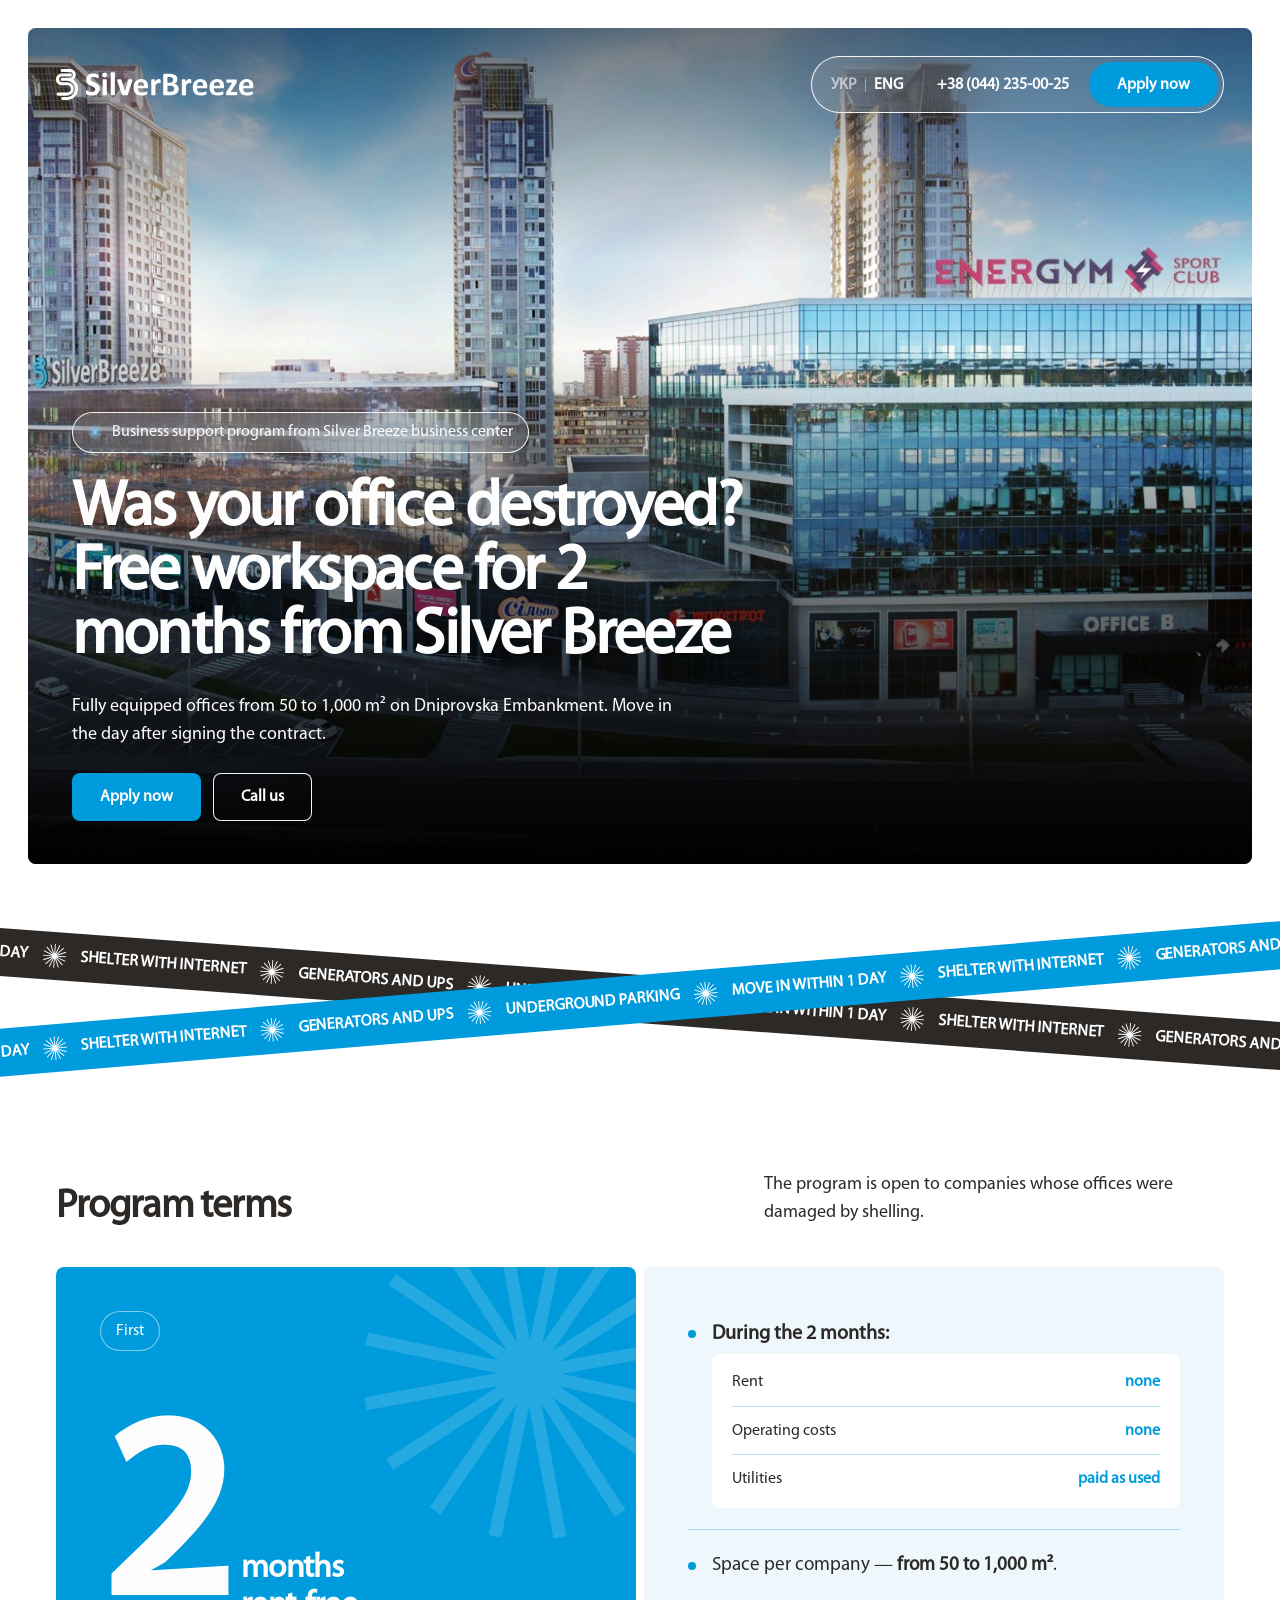
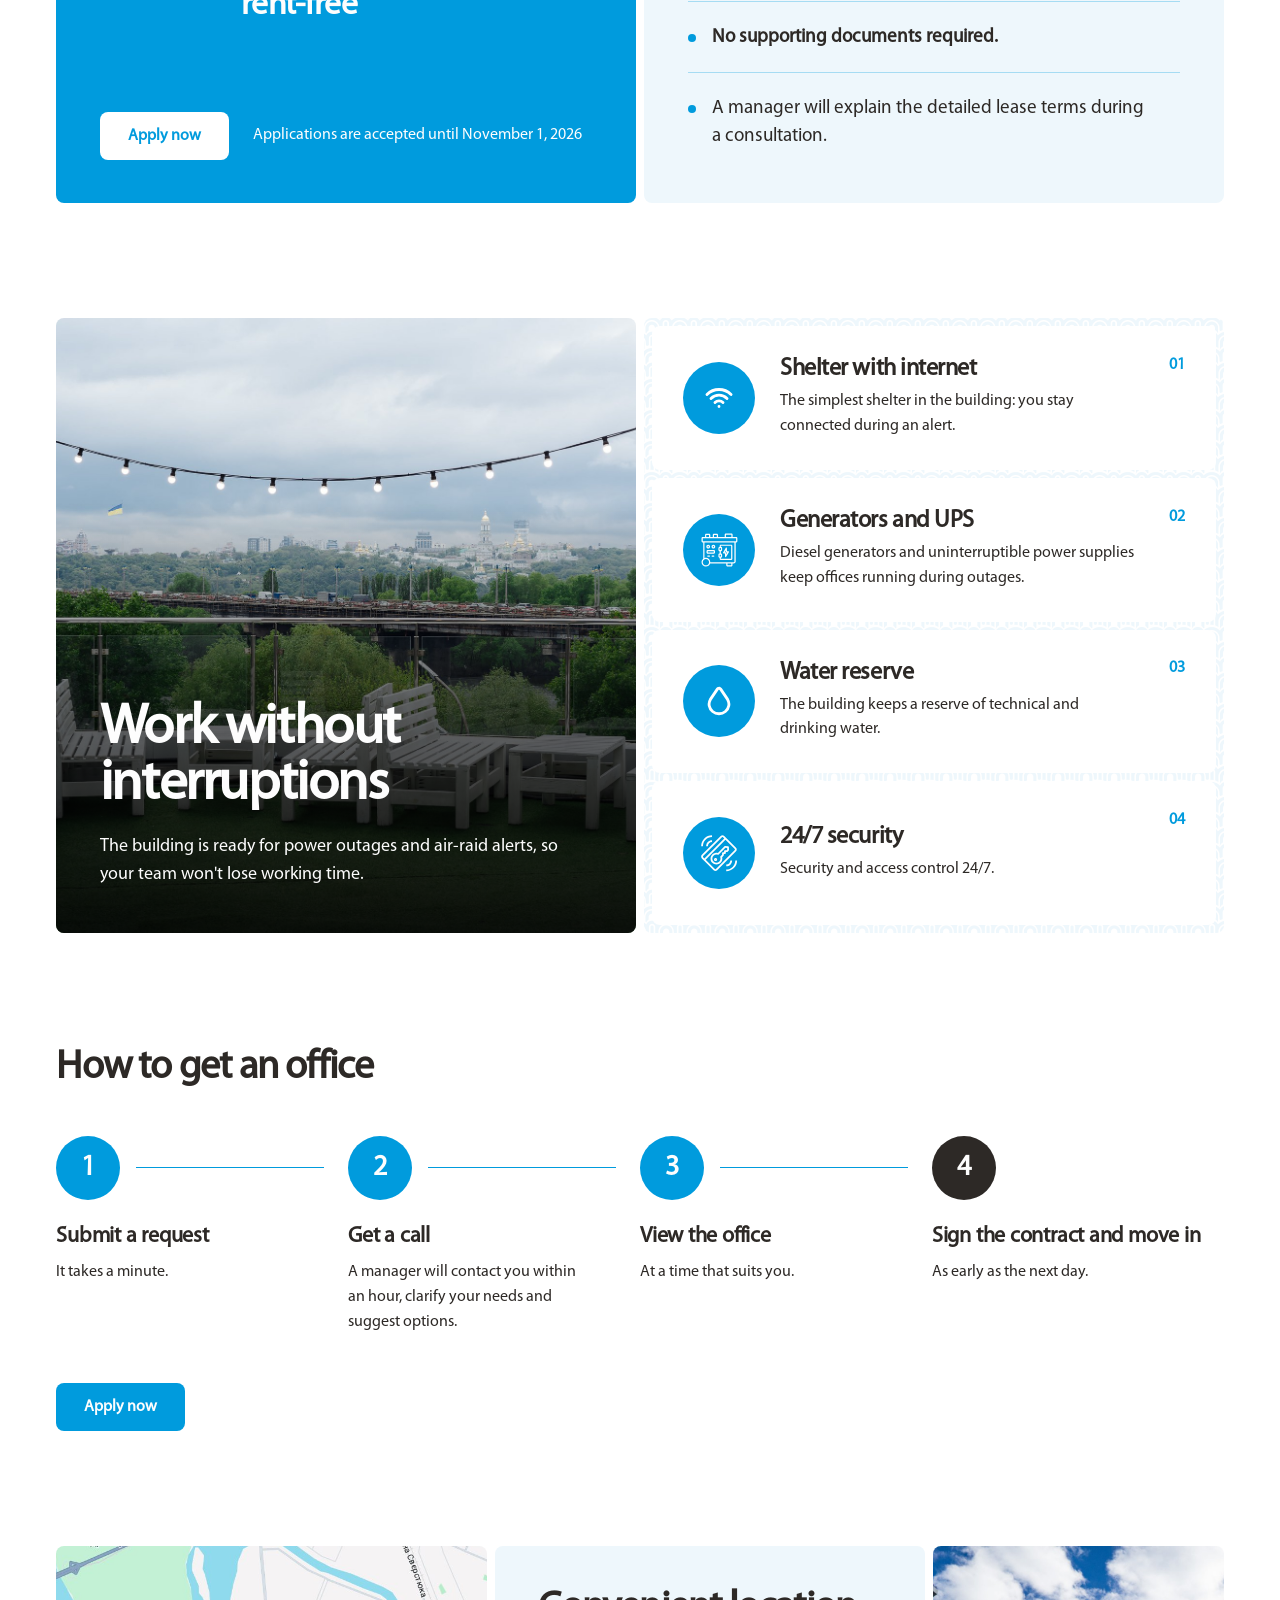
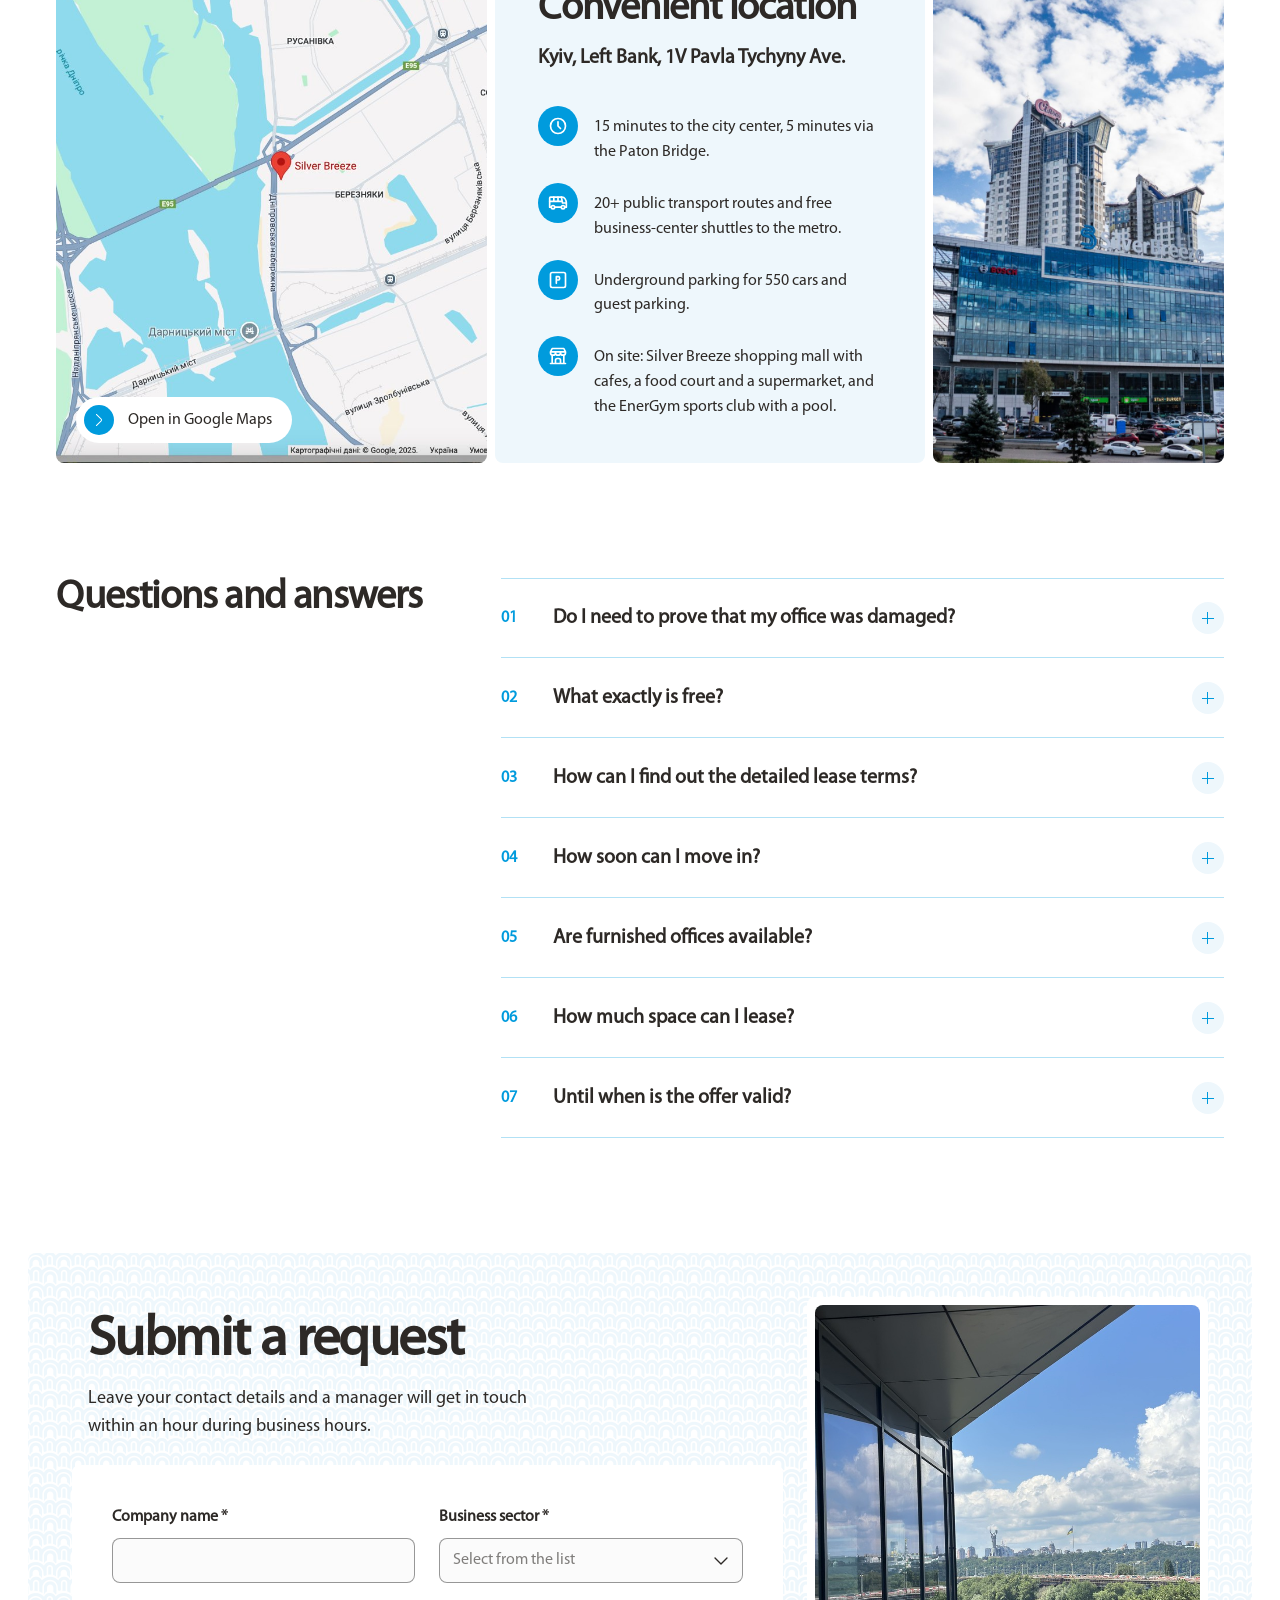
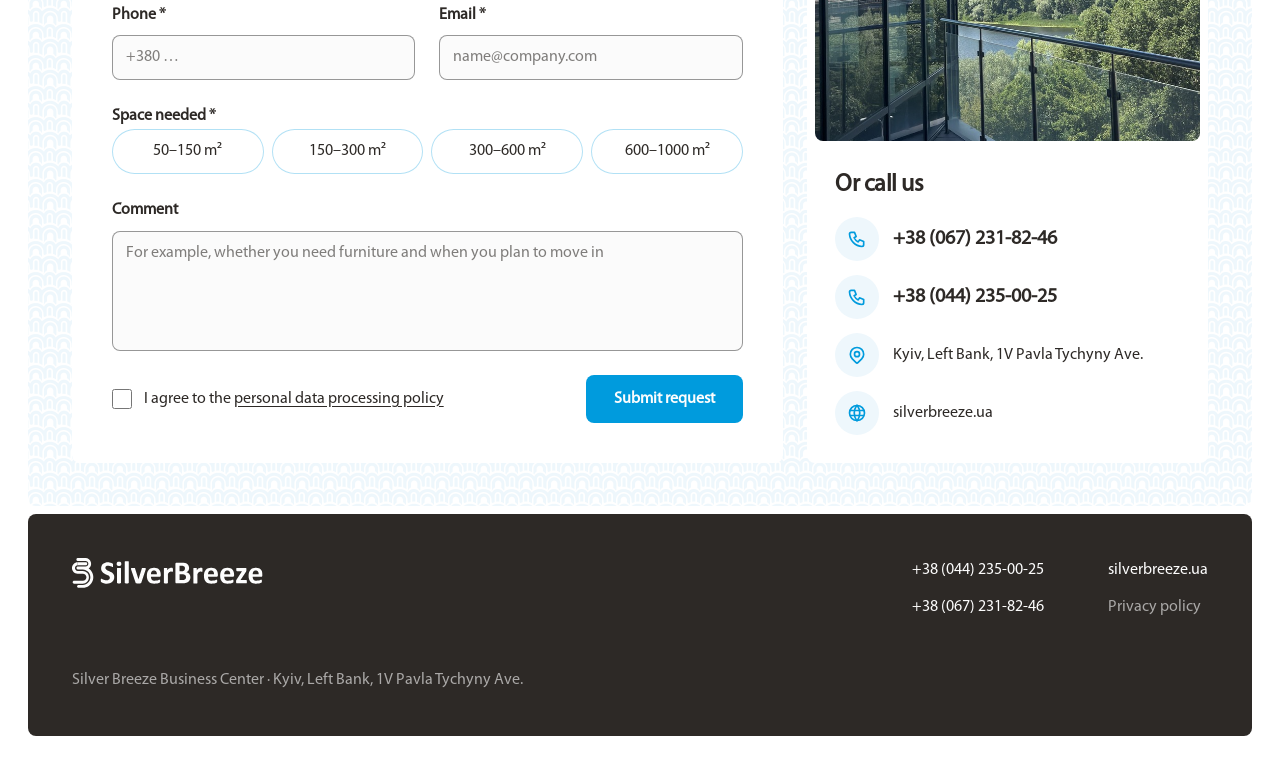
==== commit 18ab6ddd: "Refactor code structure for improved readability and maintainability" ====
--- a/en/index.html
+++ b/en/index.html
@@ -211,7 +211,7 @@
       <div class="location__info">
         <div class="location__title">
           <h2 class="section__title">Convenient location</h2>
-          <span class="location__address">Kyiv, 1V Pavla Tychyny Ave.</span>
+          <span class="location__address">Kyiv, Left Bank, 1V Pavla Tychyny Ave.</span>
         </div>
         <ul class="location__list">
           <li>
@@ -360,7 +360,7 @@
           <ul class="contact-list">
             <li><span class="icon-disc icon-disc--md icon-disc--soft" aria-hidden="true"><span class="icon-disc__glyph icon-disc__glyph--phone"></span></span><a class="contact-list__phone" href="tel:+380672318246">+38 (067) 231-82-46</a></li>
             <li><span class="icon-disc icon-disc--md icon-disc--soft" aria-hidden="true"><span class="icon-disc__glyph icon-disc__glyph--phone"></span></span><a class="contact-list__phone" href="tel:+380442350025">+38 (044) 235-00-25</a></li>
-            <li><span class="icon-disc icon-disc--md icon-disc--soft" aria-hidden="true"><span class="icon-disc__glyph icon-disc__glyph--pin"></span></span><span>Kyiv, 1V Pavla Tychyny Ave.</span></li>
+            <li><span class="icon-disc icon-disc--md icon-disc--soft" aria-hidden="true"><span class="icon-disc__glyph icon-disc__glyph--pin"></span></span><span>Kyiv, Left Bank, 1V Pavla Tychyny Ave.</span></li>
             <li><span class="icon-disc icon-disc--md icon-disc--soft" aria-hidden="true"><span class="icon-disc__glyph icon-disc__glyph--world"></span></span><a href="https://silverbreeze.ua" target="_blank" rel="noopener">silverbreeze.ua</a></li>
           </ul>
         </div>
@@ -382,7 +382,7 @@
             </div>
           </div>
         </div>
-        <span class="footer__address">Silver Breeze Business Center · Kyiv, 1V Pavla Tychyny Ave.</span>
+        <span class="footer__address">Silver Breeze Business Center · Kyiv, Left Bank, 1V Pavla Tychyny Ave.</span>
       </footer>
 
   </div>
--- a/styles/uptime.css
+++ b/styles/uptime.css
@@ -13,7 +13,7 @@
   justify-content: flex-end;
   min-height: clamp(480px, 48vw, 720px);
   border-radius: var(--radius-sm);
-  background: var(--sb-ink) url(../assets/images/office-hitech.jpg) center 40% / cover no-repeat;
+  background: var(--sb-ink) url(../assets/images/terrace-panorama.jpg) 46% center / cover no-repeat;
   color: var(--text-on-brand);
 }
 .uptime__photo::before {
--- a/styles/form.css
+++ b/styles/form.css
@@ -252,7 +252,7 @@
   flex: 1;
   min-height: 240px;
   border-radius: var(--radius-sm);
-  background: var(--surface-placeholder) url(../assets/images/office-window-2.jpg) center 45% / cover no-repeat;
+  background: var(--surface-placeholder) url(../assets/images/view-from-office.jpg) center 45% / cover no-repeat;
 }
 .apply__contacts {
   display: flex;
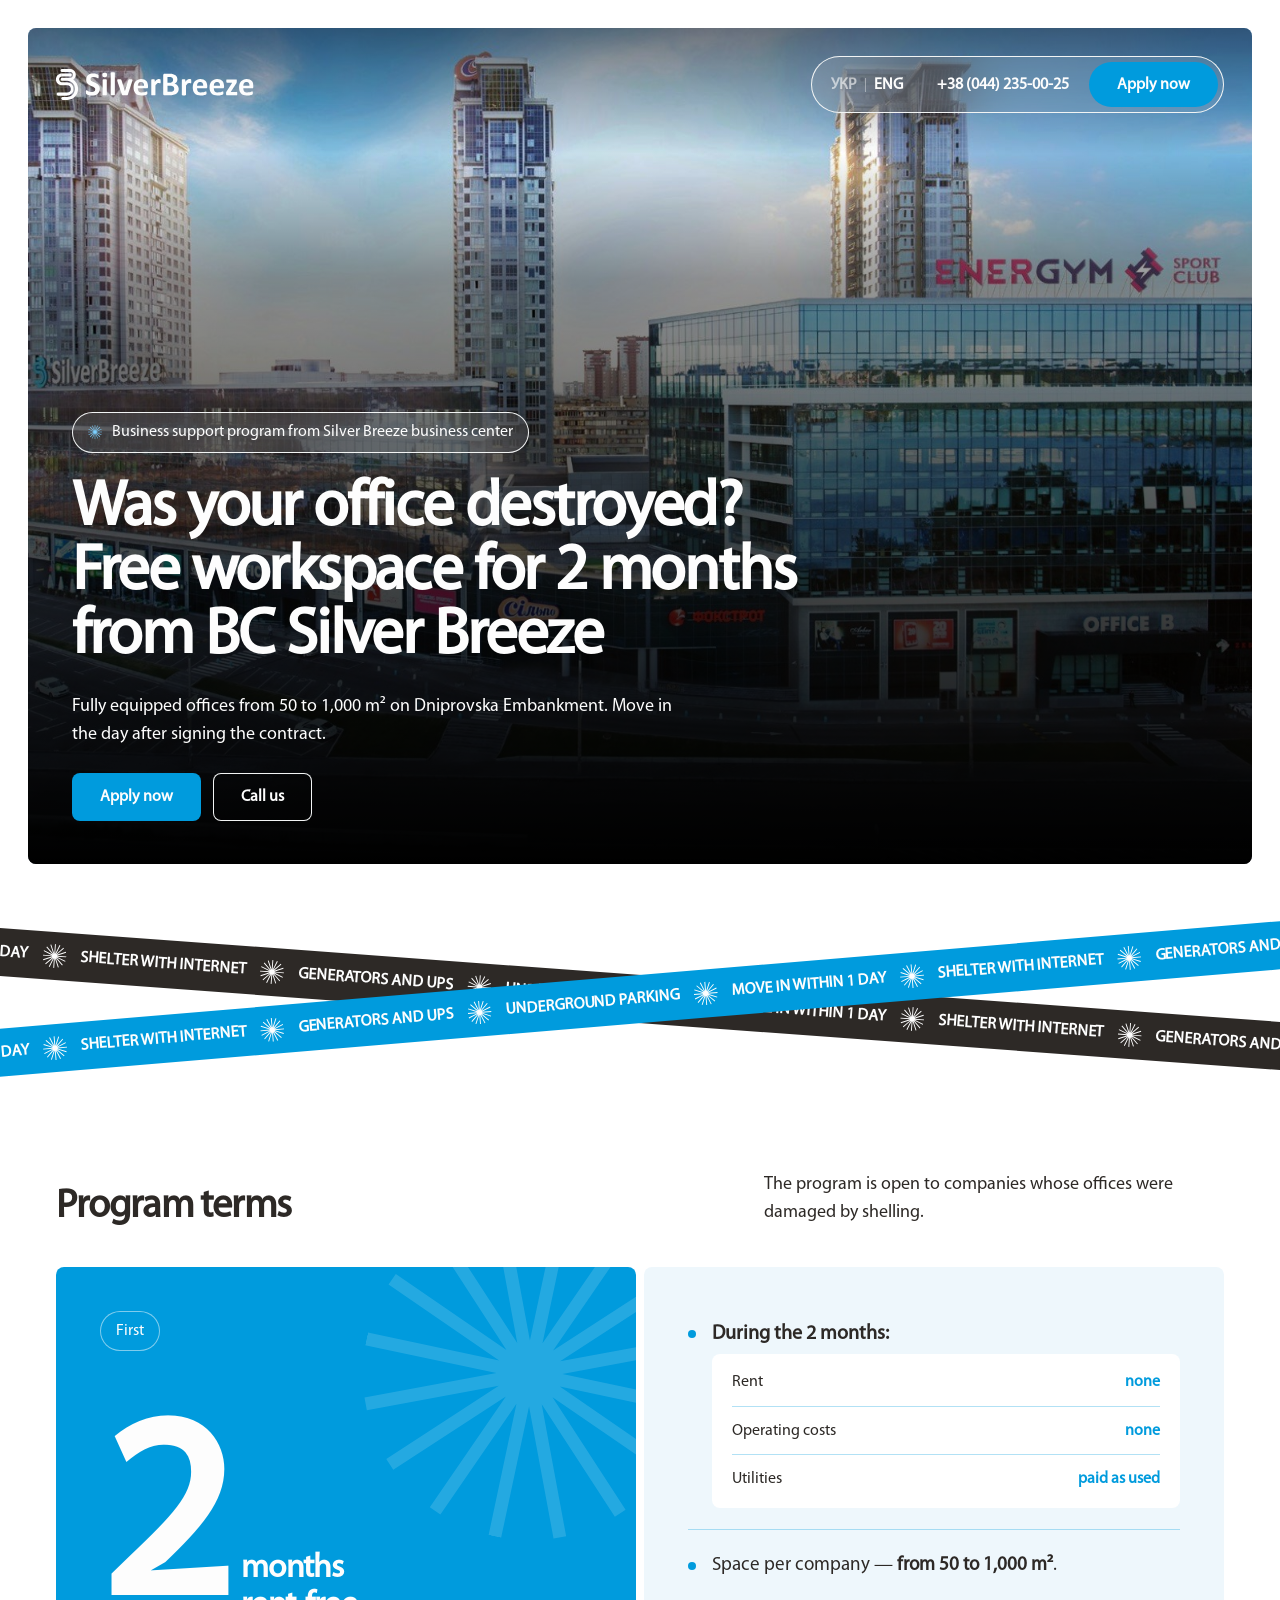
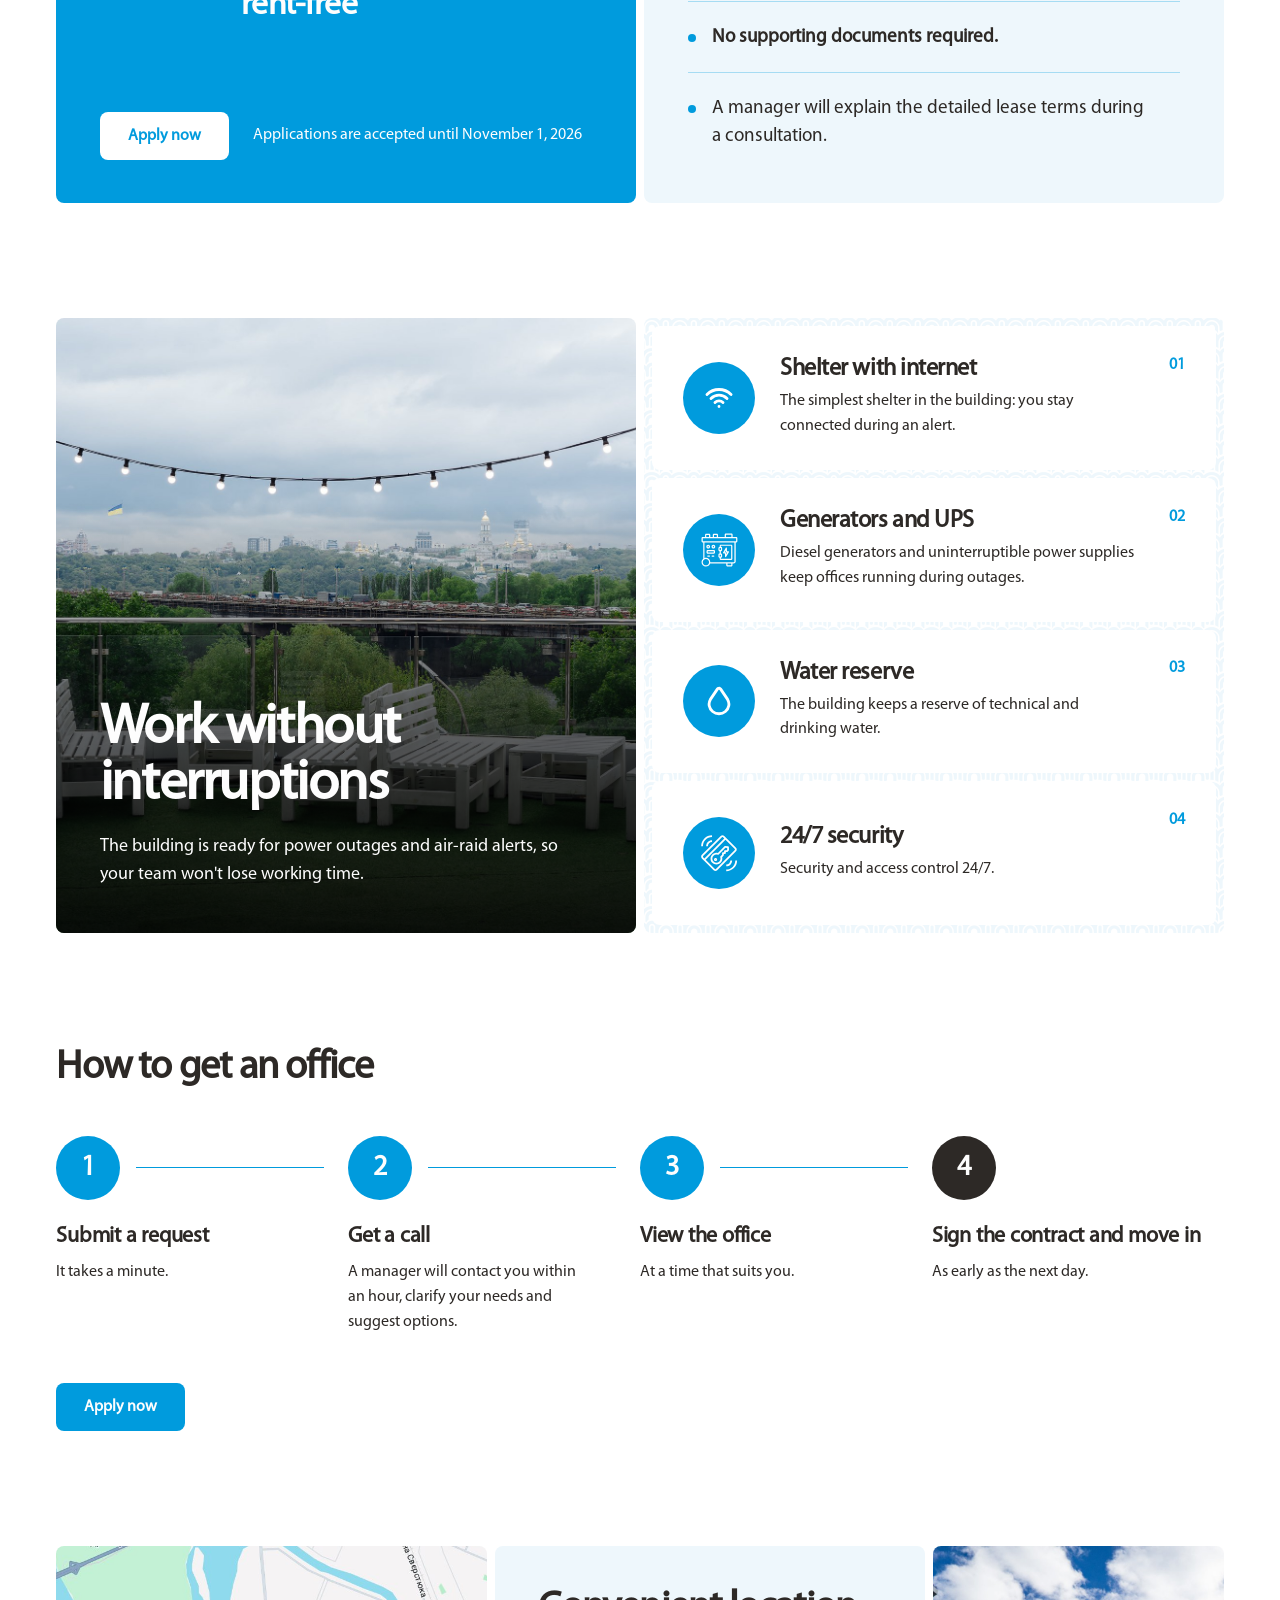
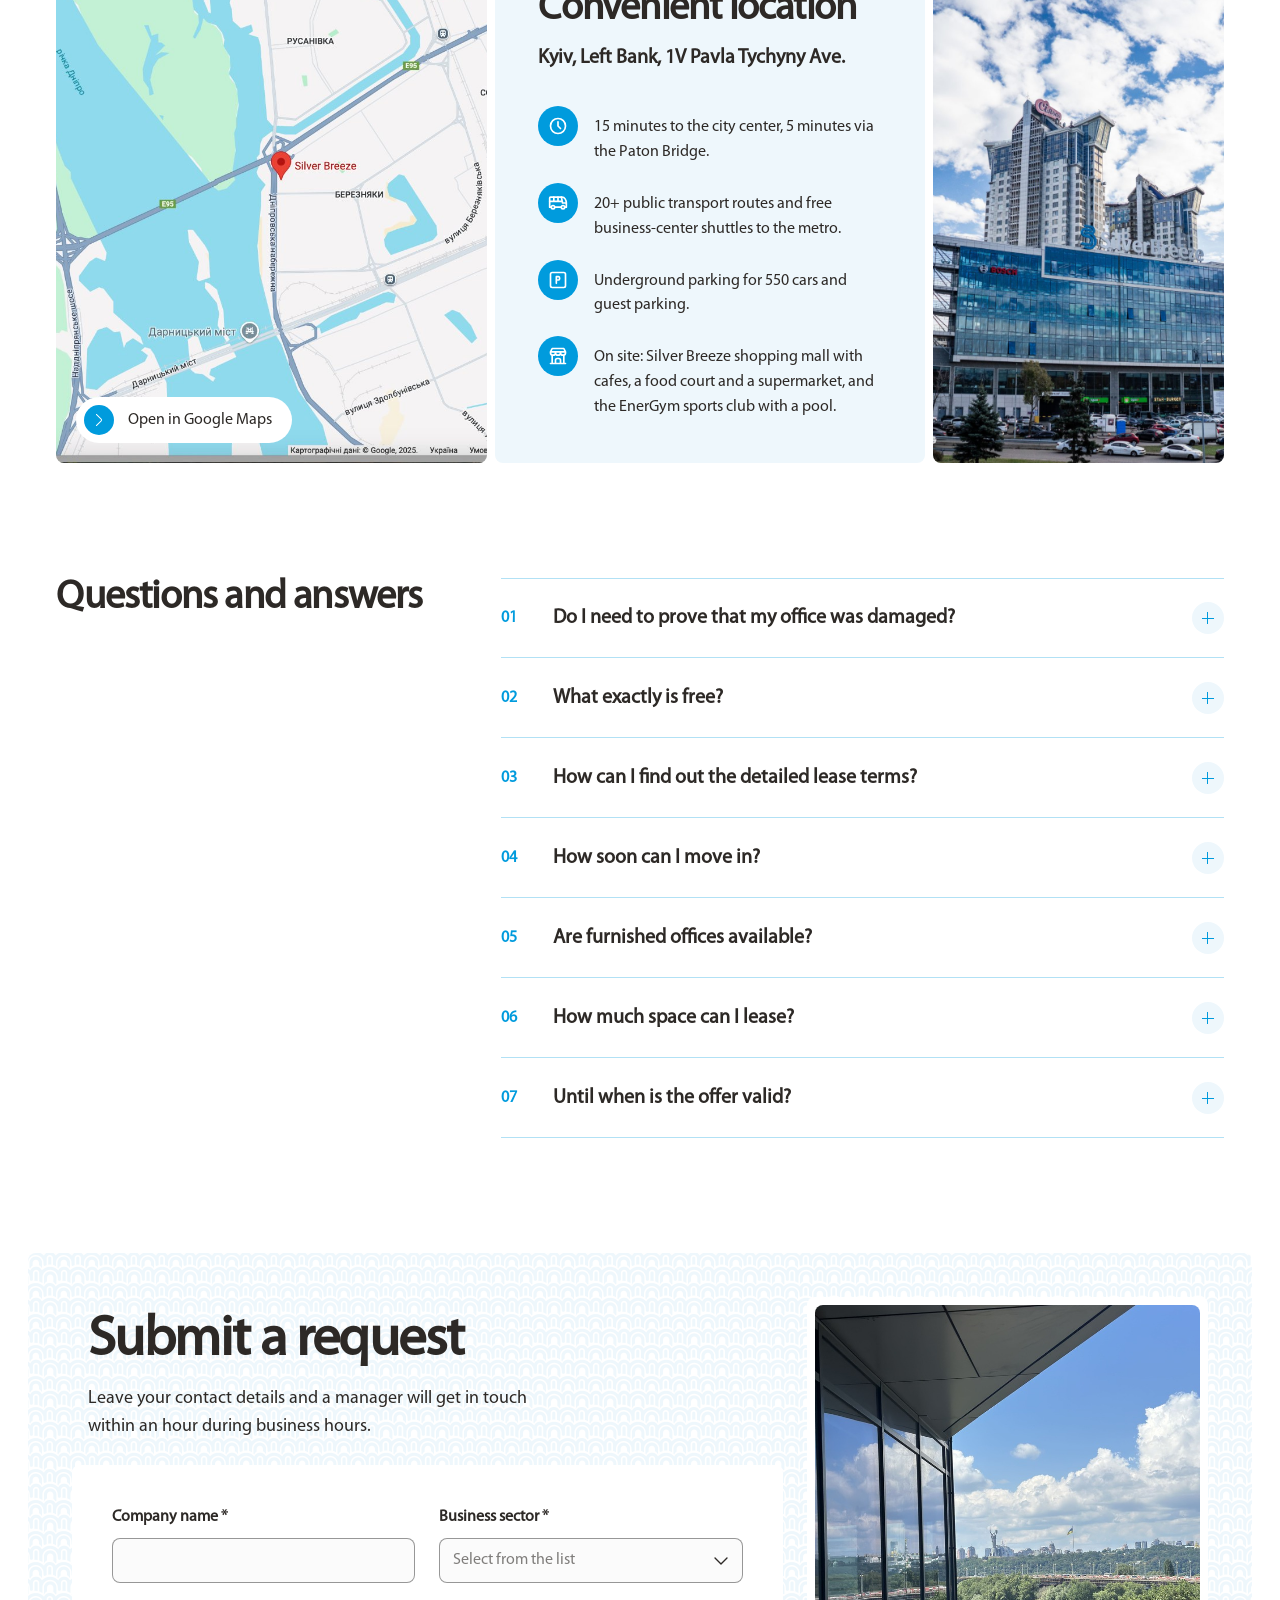
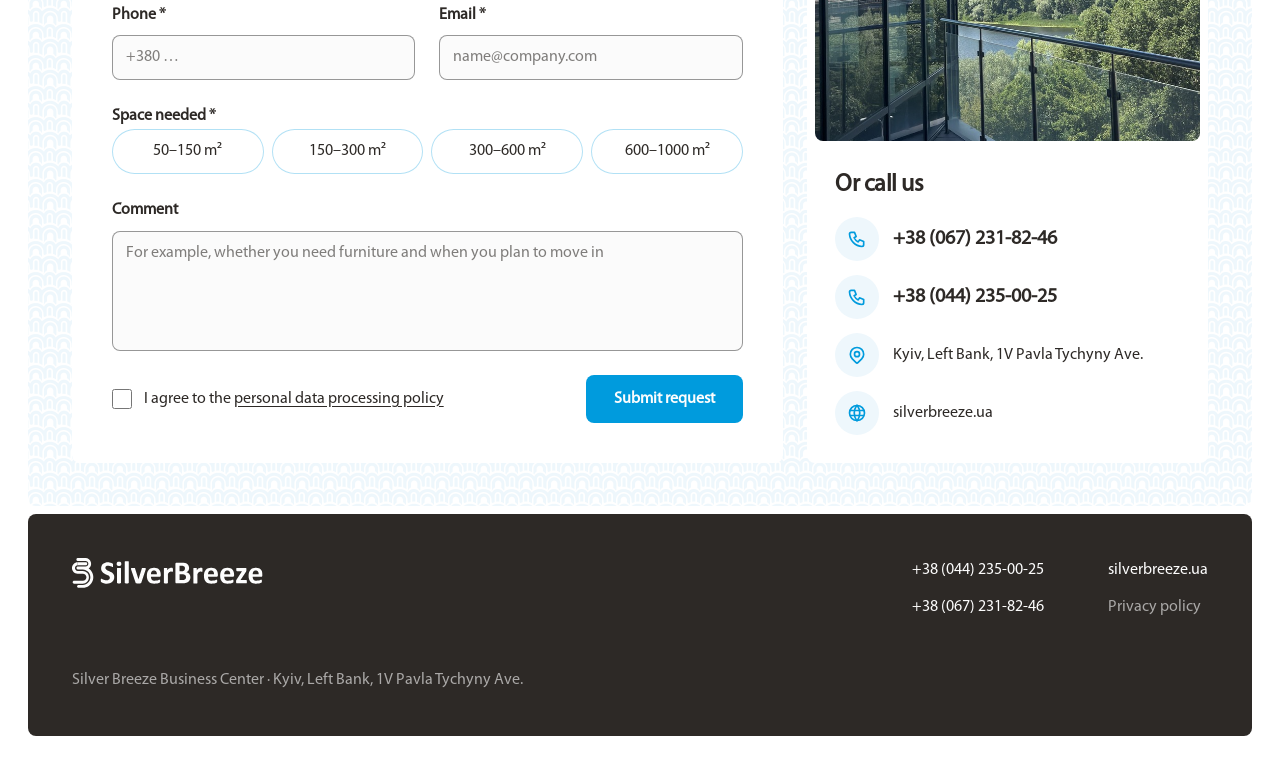
==== commit 45499fcd: "Update hero section heading to reflect branding as BC Silver Breeze" ====
--- a/en/index.html
+++ b/en/index.html
@@ -49,7 +49,7 @@
       </header>
       <div class="hero__body" data-reveal>
         <span class="chip"><span class="chip__icon" aria-hidden="true"></span>Business support program from Silver Breeze business center</span>
-        <h1>Was your office destroyed? Free workspace for 2 months from Silver Breeze</h1>
+        <h1>Was your office destroyed? Free workspace for 2 months from BC Silver Breeze</h1>
         <p class="hero__lead">Fully equipped offices from 50 to 1,000 m² on Dniprovska Embankment. Move in the day after signing the contract.</p>
         <div class="hero__actions">
           <a class="btn" href="#apply">Apply now</a>
--- a/styles/layout.css
+++ b/styles/layout.css
@@ -87,6 +87,22 @@
 /* Tablets and phones (below lg, 1024px): the hero is tall and narrow, so the wide photo is scaled to its
    height and only a thin slice shows, mostly sky and tower tops. Zoom in a little and anchor to the
    bottom so the glass building is what you see. */
+@media (max-width: 1599px) {
+  /* the text block takes a larger share of the hero here, so the dark fade starts higher and
+     reaches solid black only at the bottom, keeping the chip and headline on dark */
+  .hero::before {
+    background: linear-gradient(
+      180deg,
+      rgba(0, 0, 0, 0.45) 0%,
+      rgba(0, 0, 0, 0) 15%,
+      rgba(0, 0, 0, 0.4) 30%,
+      rgba(0, 0, 0, 0.6) 50%,
+      rgba(0, 0, 0, 0.8) 75%,
+      #000 100%
+    );
+  }
+}
+
 @media (max-width: 1023px) {
   .hero {
     background-size: auto 125%;
@@ -110,7 +126,9 @@
   }
   .hero__body {
     padding-left: calc(var(--bleed) + 48px);
-    max-width: calc(880px + var(--bleed)); /* keeps the text column at its usual width */
+    max-width: calc(
+      880px + var(--bleed)
+    ); /* keeps the text column at its usual width */
   }
 }
 
@@ -194,4 +212,3 @@
   font: 400 var(--fs-load) / var(--lh-body) var(--font-sans);
   text-wrap: pretty;
 }
-
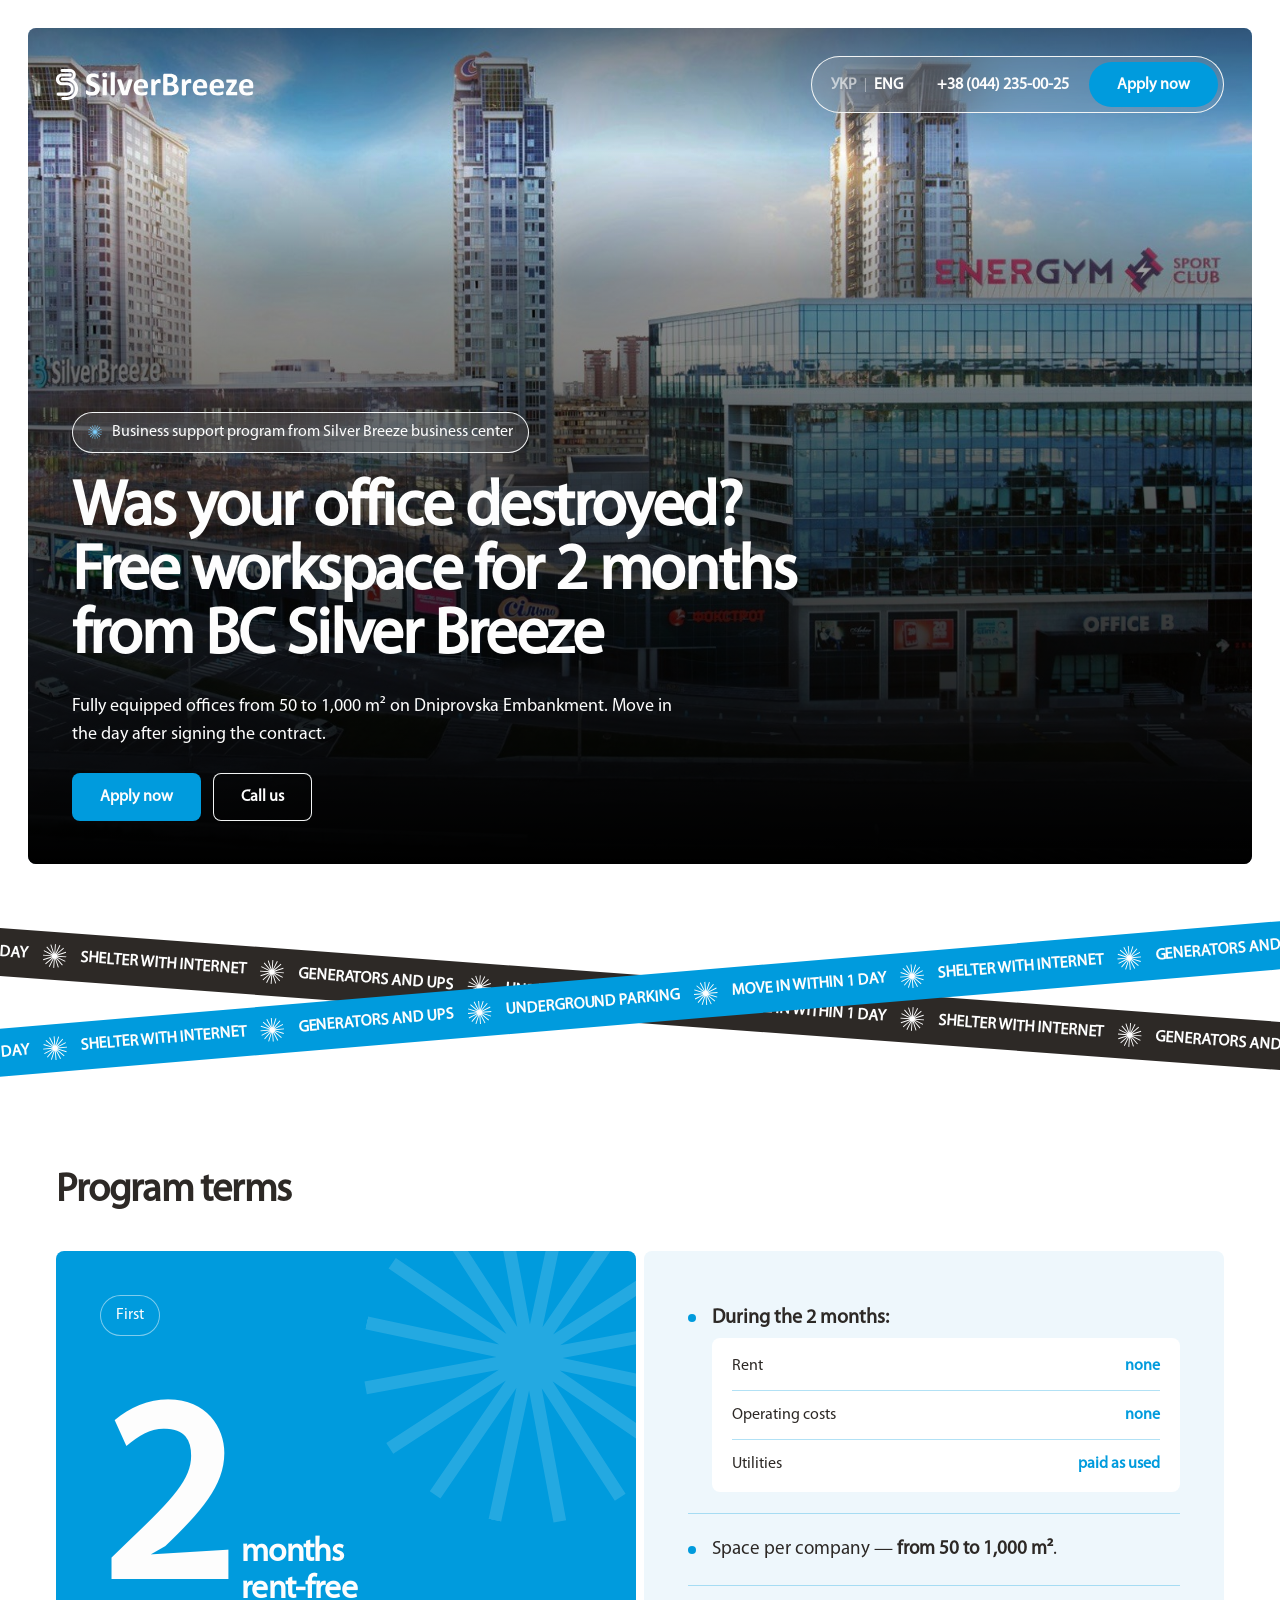
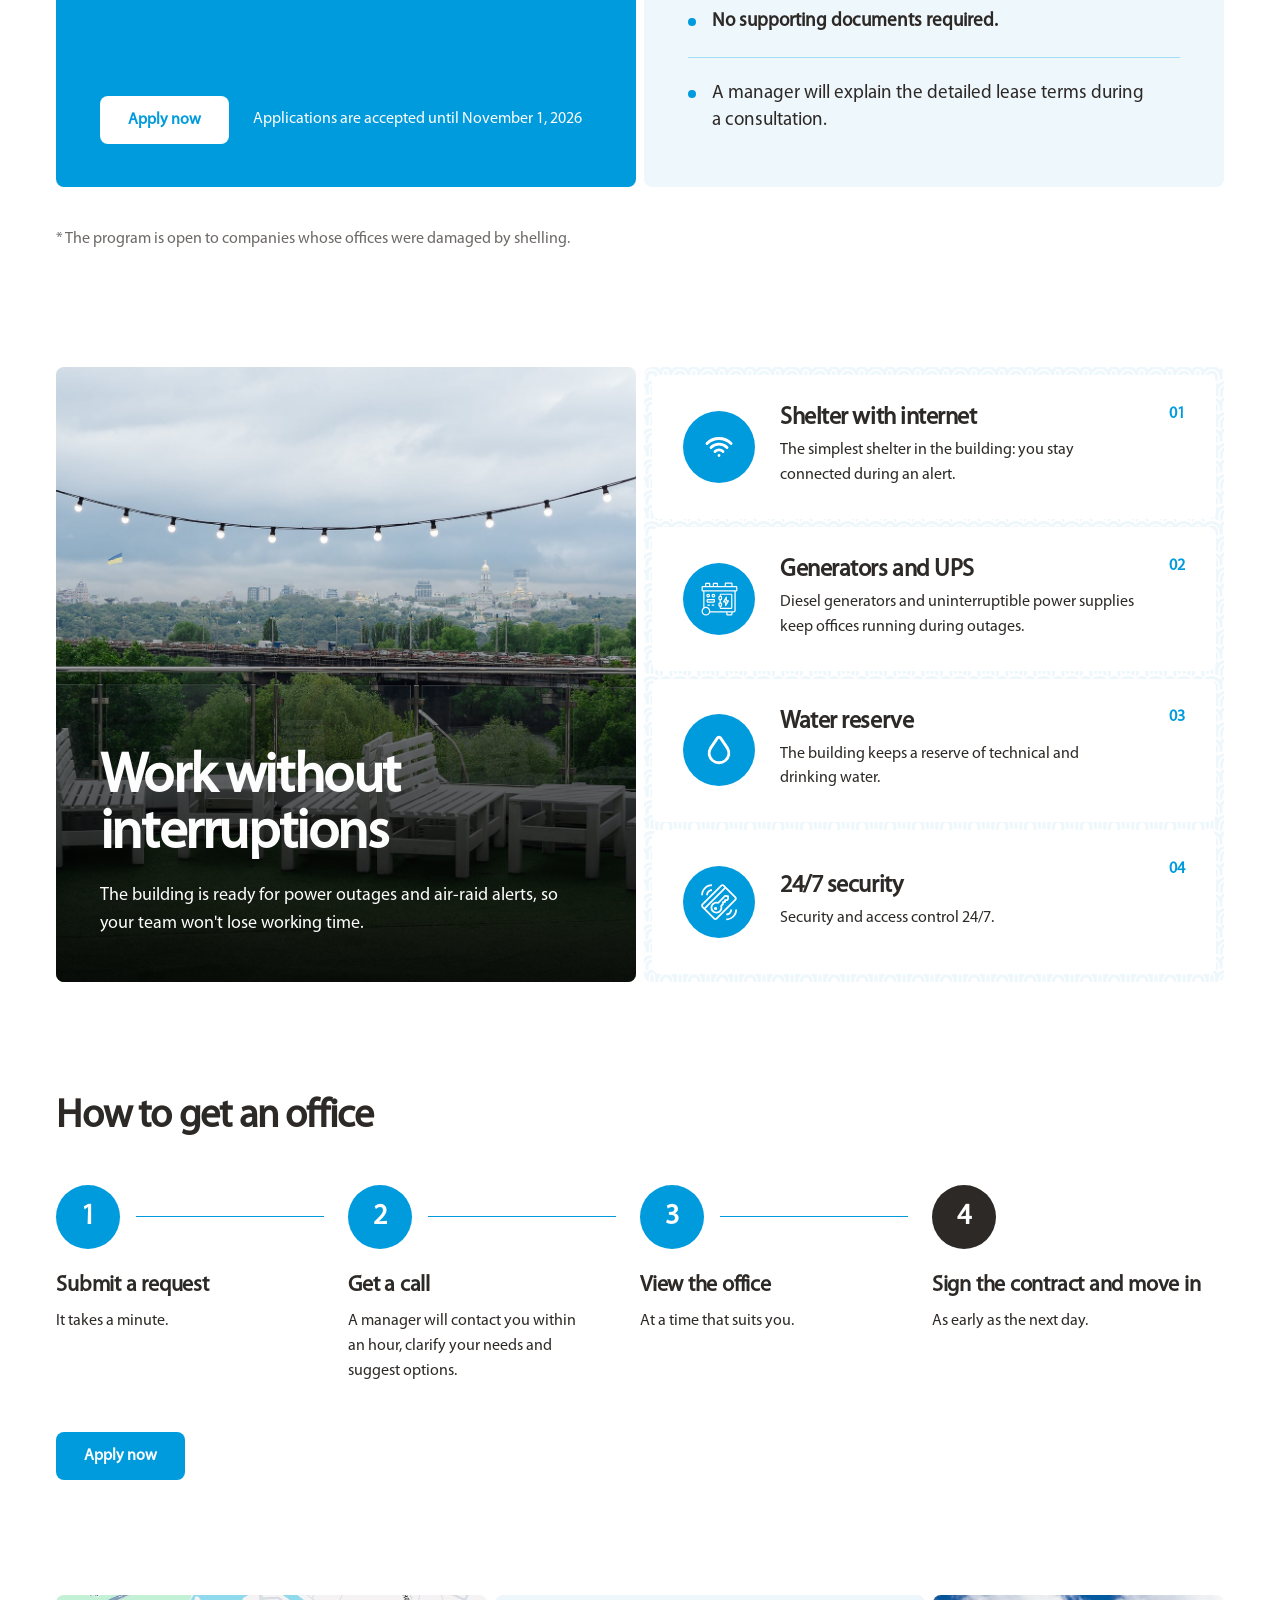
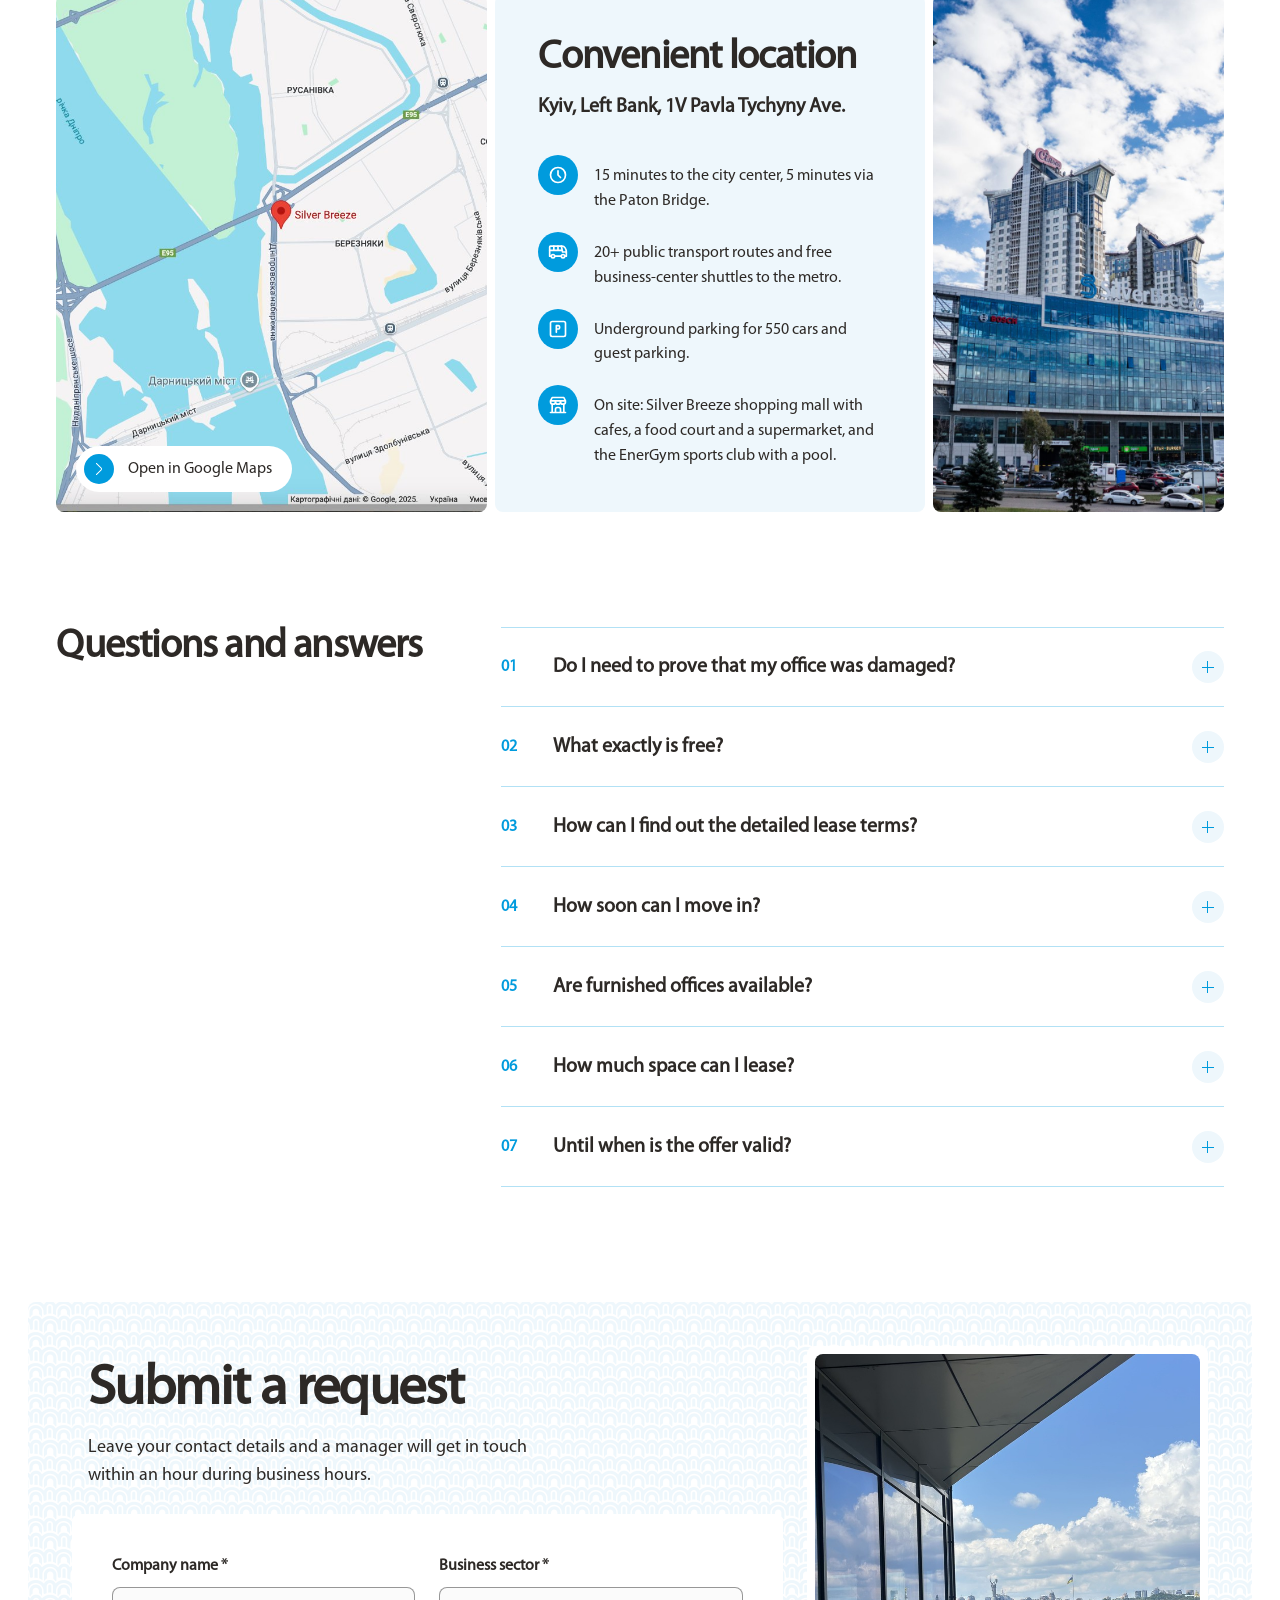
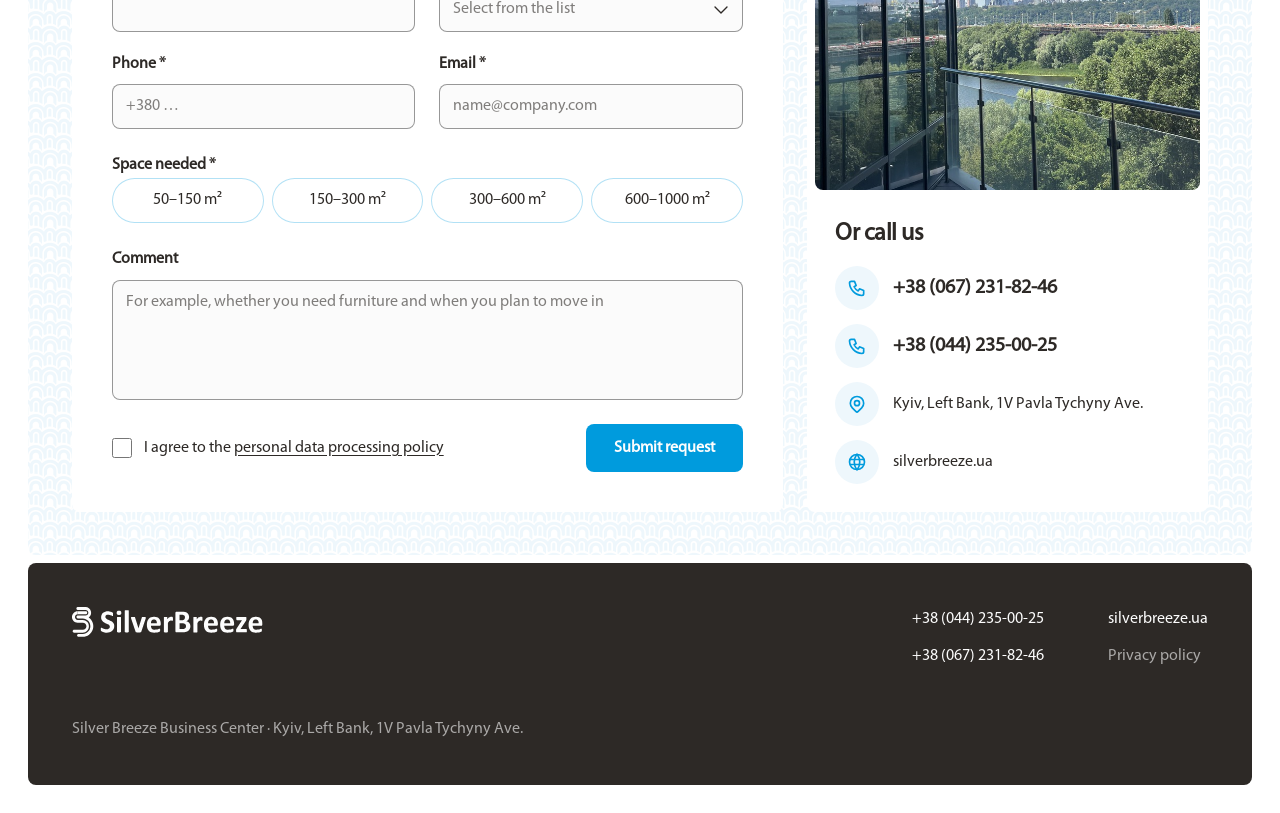
==== commit 472c74d8: "Update program terms section to enhance clarity and add styling for notes" ====
--- a/en/index.html
+++ b/en/index.html
@@ -87,7 +87,6 @@
     <section id="conditions" class="section" data-reveal>
       <div class="section__head">
         <h2 class="section__title">Program terms</h2>
-        <p class="section__lead">The program is open to companies whose offices were damaged by shelling.</p>
       </div>
       <div class="conditions__grid">
         <div class="offer">
@@ -118,6 +117,7 @@
           <li><span>A manager will explain the detailed lease terms during a consultation.</span></li>
         </ul>
       </div>
+      <p class="section__note">* The program is open to companies whose offices were damaged by shelling.</p>
     </section>
 
     <!-- 05 Uninterrupted operation -->
--- a/styles/conditions.css
+++ b/styles/conditions.css
@@ -134,3 +134,11 @@
   font: var(--type-body-strong);
   color: var(--sb-blue);
 }
+
+.section__note {
+  margin: 0;
+  max-width: 600px;
+  font: 400 var(--fs-body) / var(--lh-body) var(--font-sans);
+  color: var(--text-muted);
+  text-wrap: pretty;
+}
